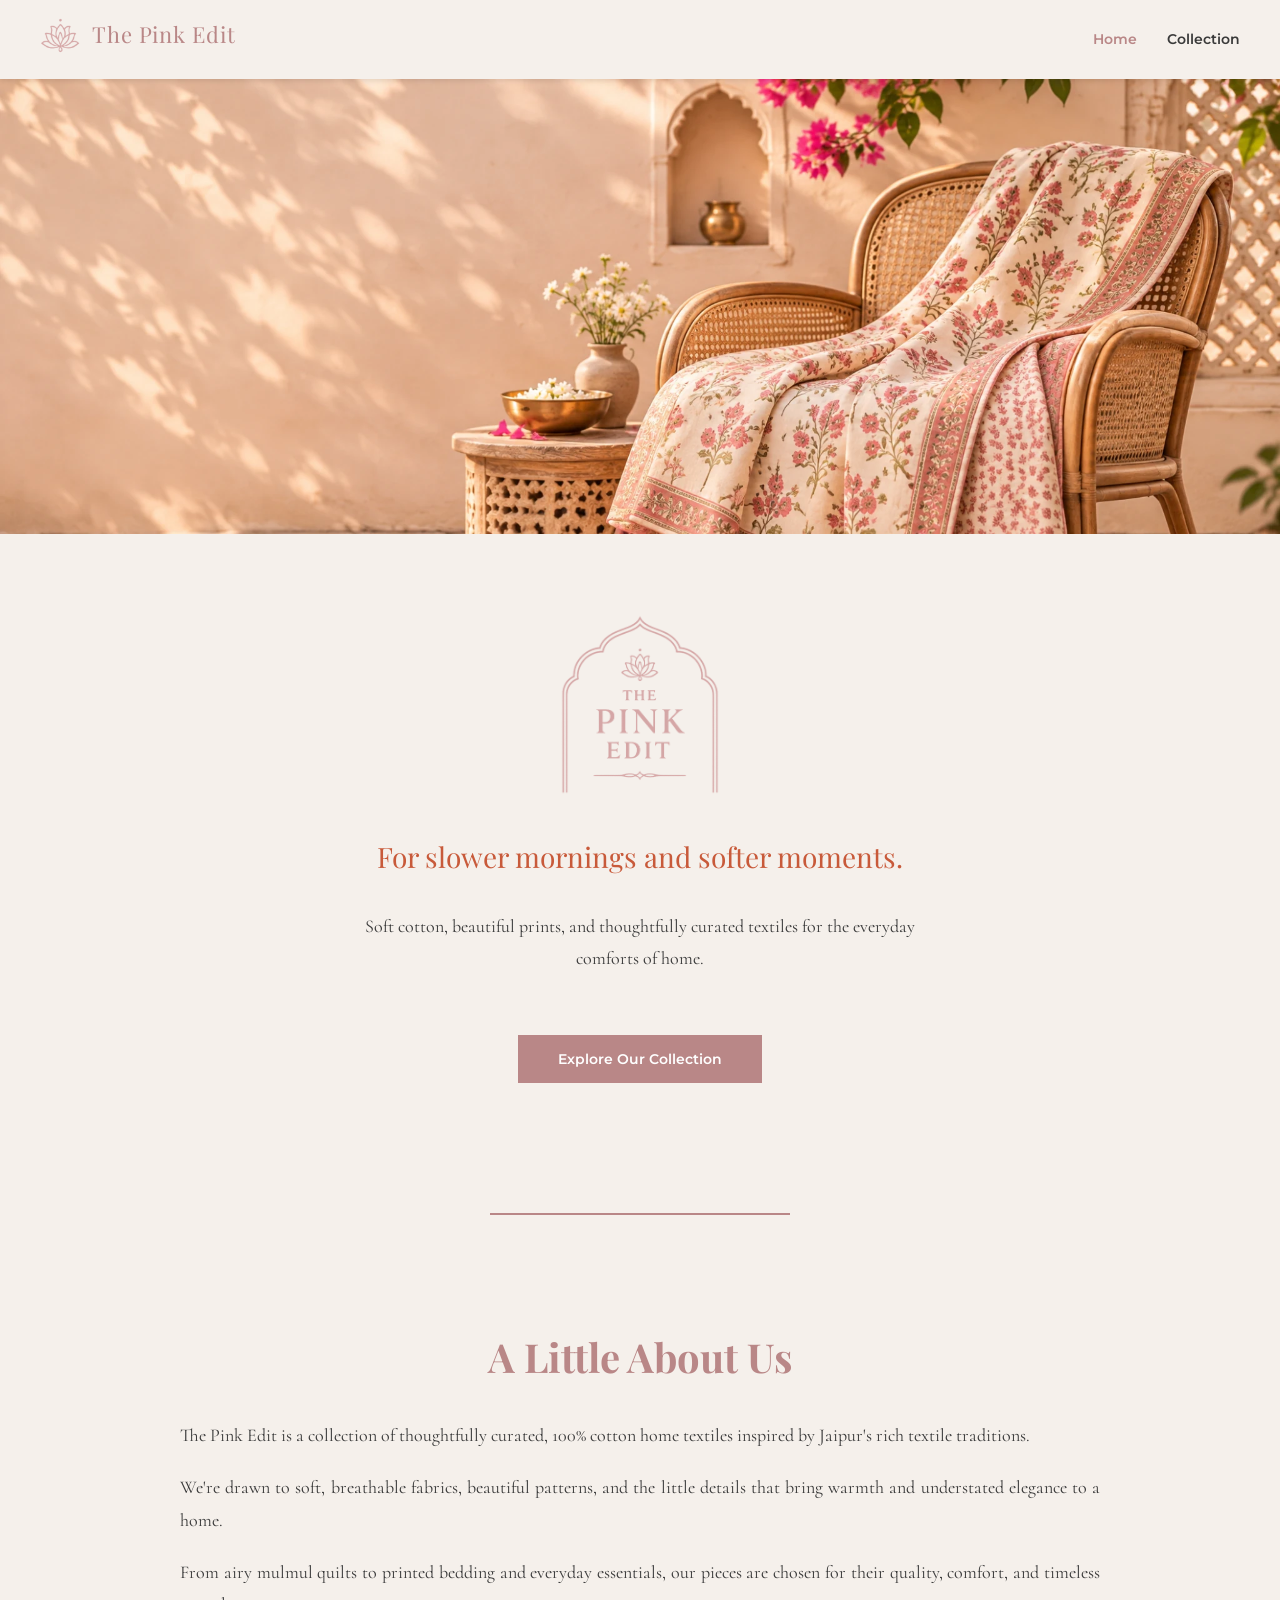
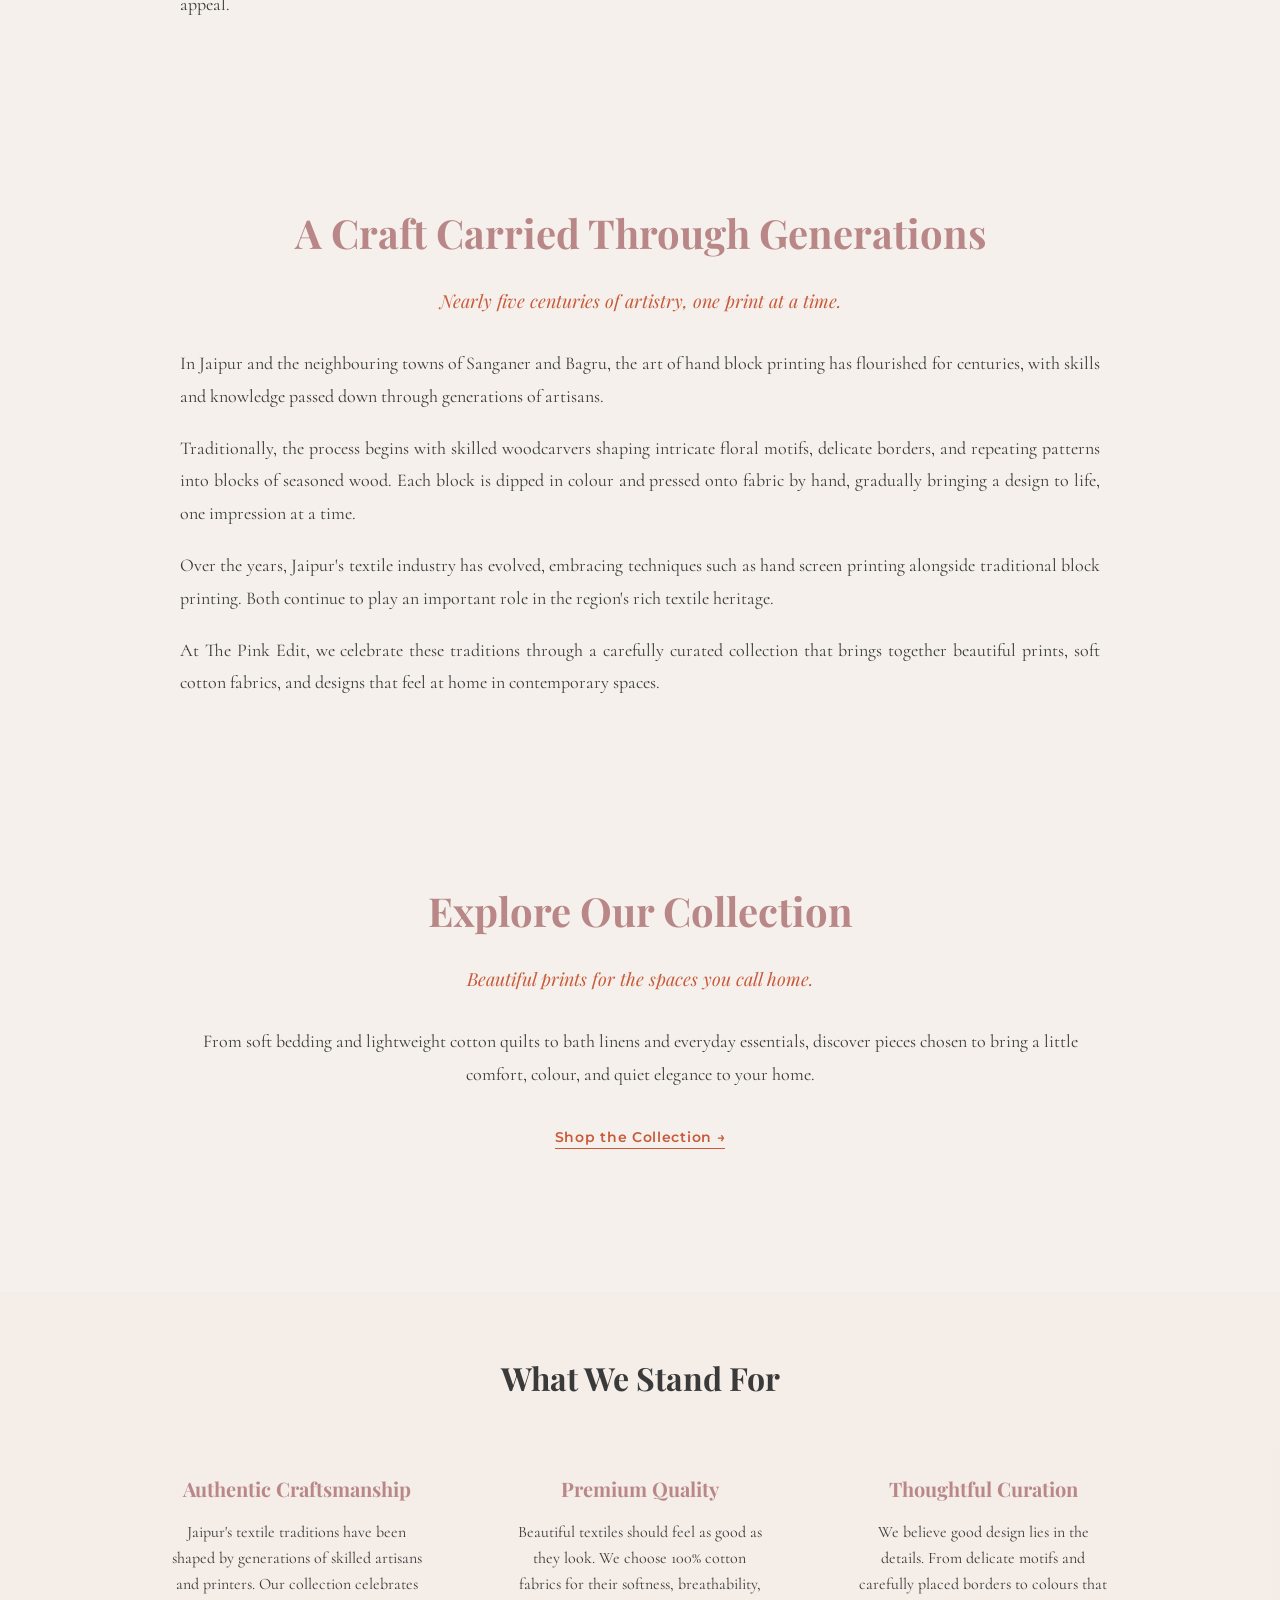
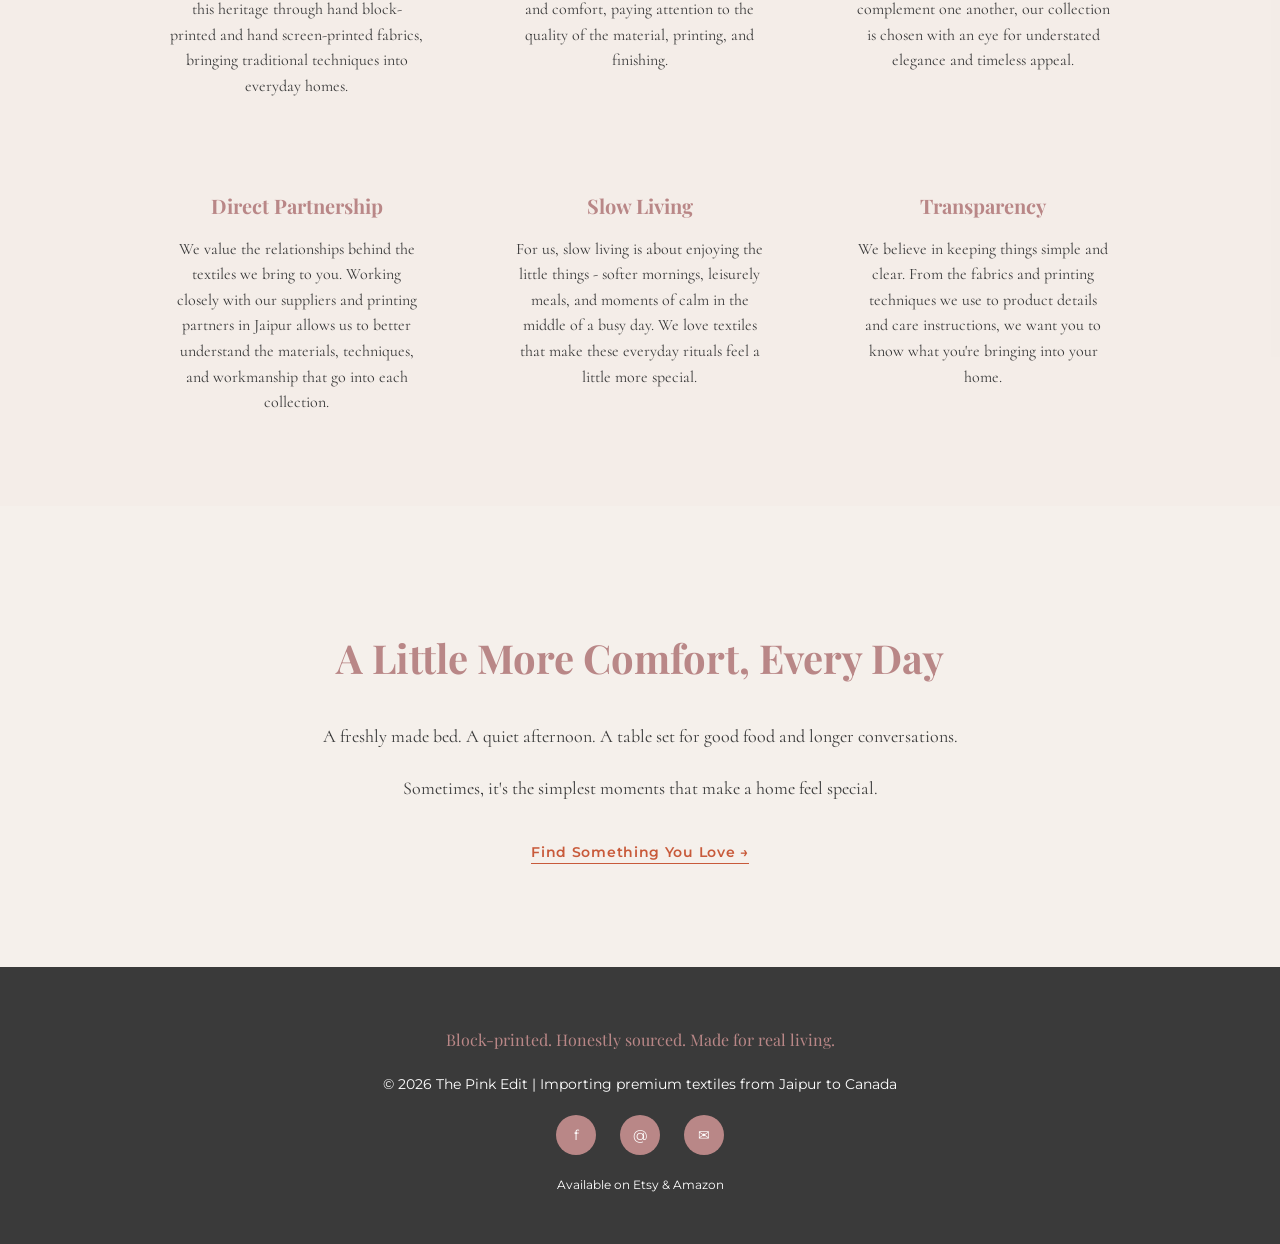
==== index.html @ 2750274f "Add files via upload" ====
<!DOCTYPE html>
<html lang="en">
<head>
    <meta charset="UTF-8">
    <meta name="viewport" content="width=device-width, initial-scale=1.0">
    <title>The Pink Edit - Block-Printed Textiles from Jaipur</title>
    <link href="https://fonts.googleapis.com/css2?family=Playfair+Display:wght@400;700&family=Cormorant:wght@300;400;600&family=Montserrat:wght@400;600;700&display=swap" rel="stylesheet">
    <link rel="icon" href="favicon.ico" sizes="any">
    <link rel="icon" type="image/png" sizes="32x32" href="assets/images/brand/favicon-32.png">
    <link rel="icon" type="image/png" sizes="192x192" href="assets/images/brand/favicon-192.png">
    <link rel="apple-touch-icon" href="assets/images/brand/apple-touch-icon.png">
    <link rel="stylesheet" href="assets/css/styles.css">
    <style>
        /* Sitewide dusty pink override */
        :root { --dusty-pink: #B98787; }

        /* Four-image homepage carousel: 2048 × 728 originals */
        #home .hero-carousel {
            position: relative;
            width: 100%;
            aspect-ratio: 2048 / 728;
            overflow: hidden;
            background-color: #B98787;
        }
        #home .hero-carousel__slide {
            position: absolute;
            inset: 0;
            width: 100%;
            height: 100%;
            display: block;
            object-fit: cover;
            opacity: 0;
            transition: opacity 450ms ease-in-out;
        }
        #home .hero-carousel__slide.is-active { opacity: 1; }
        @media (prefers-reduced-motion: reduce) {
            #home .hero-carousel__slide { transition: none; }
        }
    </style>
</head>
<body>
    <!-- Navigation -->
    <nav>
        <div class="logo">
            <a href="javascript:void(0)" onclick="showPage('home')" class="logo-link" aria-label="The Pink Edit - Home">
                <img src="assets/images/brand/lotus.png" alt="" class="logo-img" width="40" height="40">
                <span class="logo-text">The Pink Edit</span>
            </a>
        </div>
        <ul>
            <li><a href="javascript:void(0)" onclick="showPage('home')" class="nav-link active" data-page="home">Home</a></li>
            <li><a href="javascript:void(0)" onclick="showPage('catalogue')" class="nav-link" data-page="catalogue">Collection</a></li>
        </ul>
    </nav>

    <!-- PAGE 1: LANDING -->
    <div class="page active" id="home">
        <!-- Homepage image carousel: Hero 1 → Hero 2 → Hero 3 → Hero 4, 2 seconds each -->
        <section class="hero-carousel" aria-label="The Pink Edit textile collection slideshow">
            <img class="hero-carousel__slide is-active" src="assets/images/hero/hero-1.webp" alt="Artisan hand block printing floral cotton textiles in a sunlit Jaipur-inspired setting" width="2048" height="728" fetchpriority="high">
            <img class="hero-carousel__slide" src="assets/images/hero/hero-2.webp" alt="Folded floral waffle cotton towels with printed borders" width="2048" height="728" loading="eager">
            <img class="hero-carousel__slide" src="assets/images/hero/hero-3.webp" alt="Floral cotton dohar draped over a cane chair" width="2048" height="728" loading="eager">
            <img class="hero-carousel__slide" src="assets/images/hero/hero-4.webp" alt="Coordinating printed cotton textiles styled on a Jaipur courtyard daybed" width="2048" height="728" loading="eager">
        </section>

        <!-- Hero -->
        <section class="hero" style="background: url('The_Pink_Edit_Hero_Background.svg') center/cover no-repeat; background-size: cover; min-height: 600px; display: flex; flex-direction: column; justify-content: center; align-items: center; position: relative;">
            <picture class="hero-logo">
                <source srcset="assets/images/brand/logo-arch.webp" type="image/webp">
                <img src="assets/images/brand/logo-arch.png" alt="The Pink Edit logo" width="353" height="400">
            </picture>
            <h1 class="visually-hidden">The Pink Edit</h1>
            <div class="tagline">For slower mornings and softer moments.</div>
            <p>Soft cotton, beautiful prints, and thoughtfully curated textiles for the everyday comforts of home.</p>
            <button class="cta-button" onclick="showPage('catalogue')">Explore Our Collection</button>
        </section>

        <div class="divider"></div>

        <!-- About Us -->
        <section class="story-section">
            <h2>A Little About Us</h2>
            <p>The Pink Edit is a collection of thoughtfully curated, 100% cotton home textiles inspired by Jaipur's rich textile traditions.</p>
            <p>We're drawn to soft, breathable fabrics, beautiful patterns, and the little details that bring warmth and understated elegance to a home.</p>
            <p>From airy mulmul quilts to printed bedding and everyday essentials, our pieces are chosen for their quality, comfort, and timeless appeal.</p>
        </section>

        <!-- Craft -->
        <section class="story-section craft-section">
            <h2>A Craft Carried Through Generations</h2>
            <p class="section-subtitle">Nearly five centuries of artistry, one print at a time.</p>
            <p>In Jaipur and the neighbouring towns of Sanganer and Bagru, the art of hand block printing has flourished for centuries, with skills and knowledge passed down through generations of artisans.</p>
            <p>Traditionally, the process begins with skilled woodcarvers shaping intricate floral motifs, delicate borders, and repeating patterns into blocks of seasoned wood. Each block is dipped in colour and pressed onto fabric by hand, gradually bringing a design to life, one impression at a time.</p>
            <p>Over the years, Jaipur's textile industry has evolved, embracing techniques such as hand screen printing alongside traditional block printing. Both continue to play an important role in the region's rich textile heritage.</p>
            <p>At The Pink Edit, we celebrate these traditions through a carefully curated collection that brings together beautiful prints, soft cotton fabrics, and designs that feel at home in contemporary spaces.</p>
            <p class="text-link-wrap" hidden><a href="#" class="text-link">Discover the Art Behind Our Prints →</a></p>
        </section>

        <!-- Explore the Collection -->
        <section class="story-section centered-section">
            <h2>Explore Our Collection</h2>
            <p class="section-subtitle">Beautiful prints for the spaces you call home.</p>
            <p>From soft bedding and lightweight cotton quilts to bath linens and everyday essentials, discover pieces chosen to bring a little comfort, colour, and quiet elegance to your home.</p>
            <p class="text-link-wrap"><a href="javascript:void(0)" onclick="showPage('catalogue')" class="text-link">Shop the Collection →</a></p>
        </section>

        <!-- Values Section -->
        <section class="values">
            <h3>What We Stand For</h3>
            <div class="values-grid">
                <div class="value-card">
                    <h4>Authentic Craftsmanship</h4>
                    <p>Jaipur's textile traditions have been shaped by generations of skilled artisans and printers. Our collection celebrates this heritage through hand block-printed and hand screen-printed fabrics, bringing traditional techniques into everyday homes.</p>
                </div>
                <div class="value-card">
                    <h4>Premium Quality</h4>
                    <p>Beautiful textiles should feel as good as they look. We choose 100% cotton fabrics for their softness, breathability, and comfort, paying attention to the quality of the material, printing, and finishing.</p>
                </div>
                <div class="value-card">
                    <h4>Thoughtful Curation</h4>
                    <p>We believe good design lies in the details. From delicate motifs and carefully placed borders to colours that complement one another, our collection is chosen with an eye for understated elegance and timeless appeal.</p>
                </div>
                <div class="value-card">
                    <h4>Direct Partnership</h4>
                    <p>We value the relationships behind the textiles we bring to you. Working closely with our suppliers and printing partners in Jaipur allows us to better understand the materials, techniques, and workmanship that go into each collection.</p>
                </div>
                <div class="value-card">
                    <h4>Slow Living</h4>
                    <p>For us, slow living is about enjoying the little things - softer mornings, leisurely meals, and moments of calm in the middle of a busy day. We love textiles that make these everyday rituals feel a little more special.</p>
                </div>
                <div class="value-card">
                    <h4>Transparency</h4>
                    <p>We believe in keeping things simple and clear. From the fabrics and printing techniques we use to product details and care instructions, we want you to know what you're bringing into your home.</p>
                </div>
            </div>
        </section>

<!-- Closing -->
        <section class="story-section centered-section">
            <h2>A Little More Comfort, Every Day</h2>
            <p>A freshly made bed. A quiet afternoon. A table set for good food and longer conversations.</p>
            <p>Sometimes, it's the simplest moments that make a home feel special.</p>
            <p class="text-link-wrap"><a href="javascript:void(0)" onclick="showPage('catalogue')" class="text-link">Find Something You Love →</a></p>
        </section>

        <!-- Footer -->
        <footer>
            <div class="footer-content">
                <div class="footer-tagline">Block-printed. Honestly sourced. Made for real living.</div>
                <p>© 2026 The Pink Edit | Importing premium textiles from Jaipur to Canada</p>
                <div class="social-links">
                    <a href="https://www.facebook.com/profile.php?id=61595724030541" title="Facebook" target="_blank" rel="noopener noreferrer">f</a>
                    <a href="https://www.instagram.com/thepinkeditca?utm_source=ig_web_button_share_sheet&amp;stkn=ZDNlZDc0MzIxNw==" title="Instagram" target="_blank" rel="noopener">@</a>
                    <a href="mailto:thepinkeditca@gmail.com" title="Email">✉</a>
                </div>
                <p style="margin-top: 20px; font-size: 12px;">Available on Etsy &amp; Amazon</p>
            </div>
        </footer>
    </div>

    <!-- PAGE 2: PRODUCT CATALOGUE -->
    <div class="page" id="catalogue">
        <!-- Catalogue Header -->
        <section class="catalogue-header" style="margin-top: 60px;">
            <h1>The Collection</h1>
            <p class="catalogue-tagline"><strong>Soft textures. Beautiful prints. Everyday elegance.</strong></p>
            <p>Explore our collection of 100% cotton home textiles, thoughtfully chosen for their softness, quality, and timeless appeal.</p>
            <p>From airy mulmul cotton quilts and beautifully printed bedsheets to bath linens and everyday essentials, each piece brings a little warmth, colour, and effortless elegance to your home.</p>
        </section>

        <!-- Products Grid -->
        <section class="products-grid" id="products">
            <!-- Product 1: Fitted Sheets -->
            <div class="product-card">
                <div class="product-image has-photo">
                    <picture>
                        <source srcset="assets/images/products/fitted-sheet.webp" type="image/webp">
                        <img src="assets/images/products/fitted-sheet.jpg" alt="Printed cotton fitted sheet with pink lilies and mustard booti in a trellis pattern" loading="lazy" width="949" height="1000">
                    </picture>
                </div>
                <div class="product-content">
                    <h3>Fitted Sheets</h3>
                    <p>Soft, breathable cotton with delicate prints and beautifully considered borders. Our fitted sheets bring a quiet touch of colour and elegance to the bedroom, with the comfort of cotton for everyday living.</p>
                    <div class="product-specs">
                        <p><strong>Material:</strong> 100% cotton</p>
                        <p><strong>Size:</strong> 60" × 80" × 12" (152 × 203 × 30 cm)</p>
                        <p><strong>Includes:</strong> 1 fitted sheet + 2 pillowcases</p>
                        <p><strong>Printing:</strong> Hand block or hand screen printed, depending on design</p>
                        <p><strong>Fit:</strong> Elasticated fitted sheet</p>
                    </div>
                    <p class="product-quote">“For the simple pleasure of a freshly made bed.”</p>
                    <div class="product-footer">
                        <div class="price">$90 - $120</div>
                        <div class="product-cta-group">
                            <a class="product-cta" href="https://www.etsy.com/ca/shop/ThePinkEditCanada" target="_blank" rel="noopener noreferrer">Notify Me</a>
                        </div>
                    </div>
                </div>
            </div>

            <!-- Product 2: Flat Sheets -->
            <div class="product-card">
                <div class="product-image has-photo">
                    <picture>
                        <source srcset="assets/images/products/flat-sheets.webp" type="image/webp">
                        <img src="assets/images/products/flat-sheets.jpg" alt="Printed cotton flat sheet with pink florals and a mustard paisley border" loading="lazy" width="949" height="1000">
                    </picture>
                </div>
                <div class="product-content">
                    <h3>Flat Sheets</h3>
                    <p>Beautifully printed cotton sheets that are soft, breathable, and easy to live with. From delicate florals to thoughtfully placed borders, our flat sheets bring a relaxed elegance to the bedroom.</p>
                    <div class="product-specs">
                        <p><strong>Material:</strong> 100% cotton</p>
                        <p><strong>Size:</strong> 90" × 102" (229 × 259 cm)</p>
                        <p><strong>Includes:</strong> 1 flat sheet + 2 pillowcases</p>
                        <p><strong>Printing:</strong> Hand block or hand screen printed, depending on design</p>
                    </div>
                    <p class="product-quote">“Soft layers, slower mornings, and a bed worth lingering in.”</p>
                    <div class="product-footer">
                        <div class="price">$85 - $115</div>
                        <div class="product-cta-group">
                            <a class="product-cta" href="https://www.etsy.com/ca/shop/ThePinkEditCanada" target="_blank" rel="noopener noreferrer">Notify Me</a>
                        </div>
                    </div>
                </div>
            </div>

            <!-- Product 3: Large Dohars - Lightweight Cotton Quilts -->
            <div class="product-card">
                <div class="product-image has-photo">
                    <picture>
                        <source srcset="assets/images/products/dohar.webp" type="image/webp">
                        <img src="assets/images/products/dohar.jpg" alt="Reversible printed mulmul dohar with pink lotus florals and teal border" loading="lazy" width="1000" height="1053">
                    </picture>
                </div>
                <div class="product-content">
                    <h3>Large Dohars - Lightweight Cotton Quilts</h3>
                    <p>Wonderfully soft, airy, and comforting without the weight of a traditional duvet. Our dohars are lightweight cotton quilts made with soft mulmul fabric, perfect for summer nights, air-conditioned rooms, or a gentle extra layer through the seasons.</p>
                    <p>Available in beautiful prints that bring colour and understated elegance to your space.</p>
                    <div class="product-specs">
                        <p><strong>Material:</strong> 100% mulmul cotton</p>
                        <p><strong>Size:</strong> 90" × 90" (229 × 229 cm)</p>
                        <p><strong>Includes:</strong> 1 large dohar (single quilt)</p>
                        <p><strong>Printing:</strong> Hand block or hand screen printed, depending on design</p>
                        <p><strong>Feel:</strong> Soft, lightweight, and breathable</p>
                    </div>
                    <p class="product-quote">“Just enough warmth, with all the softness you love.”</p>
                    <div class="product-footer">
                        <div class="price">$95 - $140</div>
                        <div class="product-cta-group">
                            <a class="product-cta" href="https://www.etsy.com/ca/shop/ThePinkEditCanada" target="_blank" rel="noopener noreferrer">Notify Me</a>
                        </div>
                    </div>
                </div>
            </div>

            <!-- Product 4: Small Dohars Set of 2 - Lightweight Cotton Quilts -->
            <div class="product-card">
                <div class="product-image has-photo">
                    <picture>
                        <source srcset="assets/images/products/dohar-set-of-2.webp" type="image/webp">
                        <img src="assets/images/products/dohar-set-of-2.jpg" alt="Set of two reversible printed cotton dohars with orange florals, green stripes and sage borders" loading="lazy" width="951" height="1000">
                    </picture>
                </div>
                <div class="product-content">
                    <h3>Small Dohars Set of 2 - Lightweight Cotton Quilts</h3>
                    <p>Two layers of everyday comfort. A pair of soft, airy mulmul cotton quilts, perfect for summer nights, air-conditioned rooms, or a gentle extra layer through the seasons.</p>
                    <p>Reversible prints mean two looks in one, bringing colour and understated elegance to your space.</p>
                    <div class="product-specs">
                        <p><strong>Material:</strong> 100% mulmul cotton</p>
                        <p><strong>Size:</strong> 88" × 56" (224 × 142 cm) each</p>
                        <p><strong>Includes:</strong> Set of 2 dohars</p>
                        <p><strong>Printing:</strong> Hand block or hand screen printed, depending on design</p>
                        <p><strong>Feel:</strong> Soft, lightweight, and breathable</p>
                    </div>
                    <p class="product-quote">“Everyday layers for a calmer, brighter home.”</p>
                    <div class="product-footer">
                        <div class="price">$100 - $140</div>
                        <div class="product-cta-group">
                            <a class="product-cta" href="https://www.etsy.com/ca/shop/ThePinkEditCanada" target="_blank" rel="noopener noreferrer">Notify Me</a>
                        </div>
                    </div>
                </div>
            </div>

            <!-- Product 5: Kids' Dohars - Lightweight Cotton Quilts -->
            <div class="product-card">
                <div class="product-image has-photo">
                    <picture>
                        <source srcset="assets/images/products/kids-dohar.webp" type="image/webp">
                        <img src="assets/images/products/kids-dohar.jpg" alt="Kids' printed mulmul dohar with suns, stars, clouds and rockets" loading="lazy" width="949" height="1000">
                    </picture>
                </div>
                <div class="product-content">
                    <h3>Kids' Dohars - Lightweight Cotton Quilts</h3>
                    <p>A little softness for the little ones. Made with airy mulmul cotton and finished in playful, charming prints, our kids' dohars are light, breathable, and cozy without being bulky.</p>
                    <p>Lovely for afternoon naps, bedtime stories, and quiet moments of rest.</p>
                    <div class="product-specs">
                        <p><strong>Material:</strong> 100% mulmul cotton</p>
                        <p><strong>Size:</strong> 60" × 40" (152 × 102 cm)</p>
                        <p><strong>Includes:</strong> 1 kids' dohar</p>
                        <p><strong>Feel:</strong> Soft, lightweight, and breathable</p>
                    </div>
                    <p class="product-quote">“Little comforts for little dreamers.”</p>
                    <div class="product-footer">
                        <div class="price">$50 - $70</div>
                        <div class="product-cta-group">
                            <a class="product-cta" href="https://www.etsy.com/ca/shop/ThePinkEditCanada" target="_blank" rel="noopener noreferrer">Notify Me</a>
                        </div>
                    </div>
                </div>
            </div>

            <!-- Product 6: Bath Towels -->
            <div class="product-card">
                <div class="product-image has-photo">
                    <picture>
                        <source srcset="assets/images/products/towels.webp" type="image/webp">
                        <img src="assets/images/products/towels.jpg" alt="Printed waffle cotton bath towel and face towel set" loading="lazy" width="1000" height="1053">
                    </picture>
                </div>
                <div class="product-content">
                    <h3>Bath Towels</h3>
                    <p>A little everyday luxury for your bath routine. Our soft, absorbent waffle cotton towels bring together beautiful printed details and the comfort of a lightweight, breathable fabric.</p>
                    <p>Thoughtfully chosen to add a subtle touch of colour and texture to your bathroom.</p>
                    <div class="product-specs">
                        <p><strong>Material:</strong> 100% waffle cotton</p>
                        <p><strong>Bath Towel Size:</strong> 30" × 60" (76 × 152 cm)</p>
                        <p><strong>Face Towel Size:</strong> 16" × 16" (41 × 41 cm)</p>
                        <p><strong>Includes:</strong> 1 bath towel + 2 face towels</p>
                        <p><strong>Texture:</strong> Soft waffle weave</p>
                    </div>
                    <p class="product-quote">“For slower mornings and everyday rituals.”</p>
                    <div class="product-footer">
                        <div class="price">$35 - $50</div>
                        <div class="product-cta-group">
                            <a class="product-cta" href="https://www.etsy.com/ca/shop/ThePinkEditCanada" target="_blank" rel="noopener noreferrer">Notify Me</a>
                        </div>
                    </div>
                </div>
            </div>

            <!-- Product 7: Hand Towels -->
            <div class="product-card">
                <div class="product-image has-photo">
                    <picture>
                        <source srcset="assets/images/products/hand-towels.webp" type="image/webp">
                        <img src="assets/images/products/hand-towels.jpg" alt="Printed cotton hand towel set with red florals and a green and red striped border" loading="lazy" width="949" height="1000">
                    </picture>
                </div>
                <div class="product-content">
                    <h3>Hand Towels</h3>
                    <p>Soft cotton towels with delicate printed details, bringing a little warmth and understated charm to everyday routines. Practical, comfortable, and lovely to have around.</p>
                    <div class="product-specs">
                        <p><strong>Material:</strong> 100% cotton</p>
                        <p><strong>Size:</strong> 18" × 26" (46 × 66 cm)</p>
                        <p><strong>Includes:</strong> Set of 2</p>
                    </div>
                    <p class="product-quote">“Everyday essentials, with a little extra charm.”</p>
                    <div class="product-footer">
                        <div class="price">$25 - $35</div>
                        <div class="product-cta-group">
                            <a class="product-cta" href="https://www.etsy.com/ca/shop/ThePinkEditCanada" target="_blank" rel="noopener noreferrer">Notify Me</a>
                        </div>
                    </div>
                </div>
            </div>

            <!-- Product 8: Kids' Towels -->
            <div class="product-card">
                <div class="product-image has-photo">
                    <picture>
                        <source srcset="assets/images/products/kids-towels.webp" type="image/webp">
                        <img src="assets/images/products/kids-towels.jpg" alt="Kids' printed cotton towel with an elephant on a bicycle and floral border" loading="lazy" width="949" height="1000">
                    </picture>
                </div>
                <div class="product-content">
                    <h3>Kids' Towels</h3>
                    <p>Soft, lightweight cotton towels with playful prints for little ones. Gentle, comfortable, and easy to wrap up in after a bath, swim, or splash-filled afternoon.</p>
                    <div class="product-specs">
                        <p><strong>Material:</strong> 100% cotton</p>
                        <p><strong>Size:</strong> 30" × 60" (76 × 152 cm)</p>
                        <p><strong>Includes:</strong> 1 kids' towel</p>
                    </div>
                    <p class="product-quote">“For little splashes and warm cuddles.”</p>
                    <div class="product-footer">
                        <div class="price">$25 - $35</div>
                        <div class="product-cta-group">
                            <a class="product-cta" href="https://www.etsy.com/ca/shop/ThePinkEditCanada" target="_blank" rel="noopener noreferrer">Notify Me</a>
                        </div>
                    </div>
                </div>
            </div>

            <!-- Product 9: Kids' Bathrobes -->
            <div class="product-card">
                <div class="product-image has-photo">
                    <picture>
                        <source srcset="assets/images/products/kids-bathrobe.webp" type="image/webp">
                        <img src="assets/images/products/kids-bathrobe.jpg" alt="Kids' printed waffle cotton bathrobe with green border" loading="lazy" width="1000" height="1053">
                    </picture>
                </div>
                <div class="product-content">
                    <h3>Kids' Bathrobes</h3>
                    <p>Soft cotton, playful prints, and a cozy fit for little ones. Perfect for after-bath cuddles, relaxed mornings, and getting ready for bedtime.</p>
                    <div class="product-specs">
                        <p><strong>Material:</strong> 100% cotton</p>
                        <p><strong>Size:</strong> Medium, 28" length (71 cm)</p>
                        <p><strong>Feel:</strong> Soft and breathable</p>
                    </div>
                    <p class="product-quote">“For warm cuddles and little everyday rituals.”</p>
                    <div class="product-footer">
                        <div class="price">$40 - $55</div>
                        <div class="product-cta-group">
                            <a class="product-cta" href="https://www.etsy.com/ca/shop/ThePinkEditCanada" target="_blank" rel="noopener noreferrer">Notify Me</a>
                        </div>
                    </div>
                </div>
            </div>

            <!-- Product 10: Placemats & Table Runners -->
            <div class="product-card">
                <div class="product-image has-photo">
                    <picture>
                        <source srcset="assets/images/products/placemats.webp" type="image/webp">
                        <img src="assets/images/products/placemats.jpg" alt="Printed cotton table runner and placemats with pink floral borders" loading="lazy" width="949" height="1000">
                    </picture>
                </div>
                <div class="product-content">
                    <h3>Placemats &amp; Table Runners</h3>
                    <p>Beautifully printed cotton table linens that bring warmth, colour, and effortless elegance to your dining space.</p>
                    <p>From everyday breakfasts to leisurely dinners with friends, our coordinated placemats and runners make setting the table feel just a little more special.</p>
                    <div class="product-specs">
                        <p><strong>Material:</strong> 100% cotton</p>
                        <p><strong>Includes:</strong> Set of 6 placemats + 1 coordinating table runner</p>
                        <p><strong>Design:</strong> Coordinated printed patterns</p>
                    </div>
                    <p class="product-quote">“For good food, longer conversations, and moments that linger.”</p>
                    <div class="product-footer">
                        <div class="price">$55 - $70</div>
                        <div class="product-cta-group">
                            <a class="product-cta" href="https://www.etsy.com/ca/shop/ThePinkEditCanada" target="_blank" rel="noopener noreferrer">Notify Me</a>
                        </div>
                    </div>
                </div>
            </div>

            <!-- Product 11: Tote Bags -->
            <div class="product-card">
                <div class="product-image has-photo">
                    <picture>
                        <source srcset="assets/images/products/totebags.webp" type="image/webp">
                        <img src="assets/images/products/totebags.jpg" alt="Yellow-striped quilted cotton tote bag with red cherry print" loading="lazy" width="1000" height="1053">
                    </picture>
                </div>
                <div class="product-content">
                    <h3>Tote Bags</h3>
                    <p>A little colour to carry through your day. Our cotton tote bags combine beautiful prints with everyday practicality, offering an easy companion for market mornings, errands, and everything in between.</p>
                    <div class="product-specs">
                        <p><strong>Material:</strong> 100% cotton</p>
                        <p><strong>Size:</strong> 16" × 16" (41 × 41 cm)</p>
                        <p><strong>Includes:</strong> 1 tote bag</p>
                    </div>
                    <p class="product-quote">“For wherever the day takes you.”</p>
                    <div class="product-footer">
                        <div class="price">$40 - $50</div>
                        <div class="product-cta-group">
                            <a class="product-cta" href="https://www.etsy.com/ca/shop/ThePinkEditCanada" target="_blank" rel="noopener noreferrer">Notify Me</a>
                        </div>
                    </div>
                </div>
            </div>

            <!-- Product 12: Pouches -->
            <div class="product-card">
                <div class="product-image has-photo">
                    <picture>
                        <source srcset="assets/images/products/pouches.webp" type="image/webp">
                        <img src="assets/images/products/pouches.jpg" alt="Set of three red-striped printed cotton pouches" loading="lazy" width="1000" height="1053">
                    </picture>
                </div>
                <div class="product-content">
                    <h3>Pouches</h3>
                    <p>Pretty, practical, and endlessly useful. Our printed cotton pouches keep your little essentials together, whether tucked into a handbag, packed for a weekend away, or arranged on your dressing table.</p>
                    <div class="product-specs">
                        <p><strong>Material:</strong> 100% cotton</p>
                        <p><strong>Sizes:</strong> Assorted sizes, to be confirmed</p>
                        <p><strong>Includes:</strong> Set of 3 pouches</p>
                    </div>
                    <p class="product-quote">“For all the little things.”</p>
                    <div class="product-footer">
                        <div class="price">$25 - $35</div>
                        <div class="product-cta-group">
                            <a class="product-cta" href="https://www.etsy.com/ca/shop/ThePinkEditCanada" target="_blank" rel="noopener noreferrer">Notify Me</a>
                        </div>
                    </div>
                </div>
            </div>
        </section>

        <div class="divider"></div>

        <!-- Why The Pink Edit -->
        <section class="story-section">
            <h2>Why The Pink Edit?</h2>
            <p class="section-subtitle">A softer approach to everyday luxury.</p>
            <p>We believe there's a certain beauty in keeping things simple. The softness of good cotton, the balance of a beautiful print, and the little details that make a space feel considered without feeling overly styled.</p>
            <p>At The Pink Edit, we're particular about what we choose. We look for fabrics that feel lovely against the skin, patterns that bring character without overwhelming a room, and colours that feel fresh yet timeless.</p>
            <p>Our collections reflect a love for Jaipur's textile heritage, but with an eye for contemporary homes. We bring together traditional printing techniques and thoughtfully curated designs, choosing pieces for their quality, comfort, and quiet elegance.</p>
            <p>We don't believe beautiful things need to be saved for special occasions. A freshly made bed, a favourite cotton quilt, or a table set for an ordinary weekday dinner can bring just as much pleasure.</p>
            <p>That's what The Pink Edit is about - <strong>beautiful textiles that feel right at home in everyday life.</strong></p>
        </section>

        <section class="values">
            <div class="values-grid values-grid-4">
                <div class="value-card">
                    <h4>Softness You Can Feel</h4>
                    <p>100% cotton textiles, chosen for their comfort, breathability, and lovely textures. From airy mulmul quilts to everyday bath linens, softness is at the heart of our collection.</p>
                </div>
                <div class="value-card">
                    <h4>An Eye for the Details</h4>
                    <p>Delicate motifs, balanced borders, gentle colours, and thoughtfully paired patterns. We believe it's the smaller details that give a textile its character.</p>
                </div>
                <div class="value-card">
                    <h4>Rooted in Jaipur</h4>
                    <p>Inspired by a rich tradition of textile printing, our collections celebrate the skills of generations of printers and the enduring beauty of hand block and hand screen printing.</p>
                </div>
                <div class="value-card">
                    <h4>Made for Everyday Living</h4>
                    <p>Beautiful enough to admire, comfortable enough to use every day. Our textiles are meant to become part of your home, your routines, and the moments you enjoy most.</p>
                </div>
            </div>
        </section>

        <!-- CTA Section -->
        <section class="hero" style="background: linear-gradient(135deg, var(--dusty-pink) 0%, var(--terracotta) 100%); color: white; margin-top: 40px;">
            <h2 style="color: white; font-size: 40px; margin-bottom: 20px;">Find Something You Love</h2>
            <p style="color: white; max-width: 600px; margin-bottom: 10px;">A favourite print, a softer bed, a little colour for your table - sometimes it's the smallest details that make a space feel more like home.</p>
            <p style="color: white; max-width: 600px; margin-bottom: 30px;">We hope you find something here that feels just right for yours.</p>
            <p style="margin-bottom: 20px;"><a href="#products" class="text-link text-link-light">Explore The Collection →</a></p>
            <a class="cta-button" href="https://www.etsy.com/ca/shop/ThePinkEditCanada" target="_blank" rel="noopener noreferrer">Shop on Etsy</a>
            <button class="cta-button" onclick="alert('https://www.amazon.ca/thepinkedit (Coming Soon)')">Shop on Amazon</button>
            <a class="cta-button" href="mailto:thepinkeditca@gmail.com">Contact Us</a>
        </section>

        <!-- Footer -->
        <footer>
            <div class="footer-content">
                <div class="footer-tagline">Block-printed. Honestly sourced. Made for real living.</div>
                <p>© 2026 The Pink Edit | Importing premium textiles from Jaipur, Rajasthan to Canada</p>
                <div class="social-links">
                    <a href="https://www.facebook.com/profile.php?id=61595724030541" title="Facebook" target="_blank" rel="noopener noreferrer">f</a>
                    <a href="https://www.instagram.com/thepinkeditca?utm_source=ig_web_button_share_sheet&amp;stkn=ZDNlZDc0MzIxNw==" title="Instagram" target="_blank" rel="noopener">@</a>
                    <a href="mailto:thepinkeditca@gmail.com" title="Email">✉</a>
                </div>
                <p style="margin-top: 20px; font-size: 12px;">Follow us on Instagram @thepinkeditca | Email: thepinkeditca@gmail.com</p>
            </div>
        </footer>
    </div>

    <script src="assets/js/main.js"></script>
    <script src="assets/js/hero-carousel.js" defer></script>

</body>
</html>
---- assets/css/styles.css ----
* {
    margin: 0;
    padding: 0;
    box-sizing: border-box;
}

:root {
    --dusty-pink: #D4A5A5;
    --terracotta: #C85A3A;
    --charcoal: #3A3A3A;
    --cream: #F5F0EB;
    --gold: #D4AF37;
    --white: #FFFFFF;
}

body {
    font-family: 'Cormorant', serif;
    color: var(--charcoal);
    background-color: var(--cream);
    line-height: 1.6;
    font-size: 16px;
}

/* Navigation */
nav {
    position: fixed;
    top: 0;
    width: 100%;
    background-color: var(--cream);
    padding: 15px 40px;
    display: flex;
    justify-content: space-between;
    align-items: center;
    box-shadow: 0 2px 5px rgba(0,0,0,0.1);
    z-index: 1000;
}

.logo {
    font-family: 'Playfair Display', serif;
    font-size: 24px;
    font-weight: 700;
    color: var(--dusty-pink);
}

nav ul {
    list-style: none;
    display: flex;
    gap: 30px;
}

nav a {
    font-family: 'Montserrat', sans-serif;
    font-size: 14px;
    text-decoration: none;
    color: var(--charcoal);
    font-weight: 600;
    cursor: pointer;
    transition: color 0.3s ease;
}

nav a:hover,
nav a.active {
    color: var(--dusty-pink);
}

/* Page wrapper */
.page {
    display: none;
    min-height: 100vh;
    padding-top: 60px;
}

.page.active {
    display: block;
}

/* Hero Section */
.hero {
    background: linear-gradient(135deg, rgba(212, 165, 165, 0.1) 0%, rgba(245, 240, 235, 0.5) 100%);
    padding: 100px 40px;
    text-align: center;
    min-height: calc(100vh - 60px);
    display: flex;
    flex-direction: column;
    justify-content: center;
    align-items: center;
}

.arch-icon {
    font-size: 80px;
    margin-bottom: 30px;
    color: var(--dusty-pink);
}

.hero h1 {
    font-family: 'Playfair Display', serif;
    font-size: 56px;
    color: var(--dusty-pink);
    margin-bottom: 20px;
    font-weight: 400;
}

.hero .tagline {
    font-family: 'Playfair Display', serif;
    font-size: 28px;
    color: var(--terracotta);
    margin-bottom: 30px;
    font-weight: 400;
}

.hero p {
    font-family: 'Cormorant', serif;
    font-size: 18px;
    color: var(--charcoal);
    max-width: 600px;
    margin: 0 auto 40px;
    line-height: 1.8;
}

.cta-button {
    background-color: var(--dusty-pink);
    color: white;
    padding: 15px 40px;
    font-family: 'Montserrat', sans-serif;
    font-size: 14px;
    font-weight: 600;
    border: none;
    cursor: pointer;
    transition: all 0.3s ease;
    margin-top: 20px;
}

.cta-button:hover {
    background-color: var(--terracotta);
    transform: translateY(-2px);
}

/* Brand Story Section */
.story-section {
    padding: 80px 40px;
    max-width: 1000px;
    margin: 0 auto;
}

.story-section h2 {
    font-family: 'Playfair Display', serif;
    font-size: 40px;
    color: var(--dusty-pink);
    margin-bottom: 30px;
    text-align: center;
}

.story-section p {
    font-size: 18px;
    line-height: 1.8;
    margin-bottom: 20px;
    text-align: justify;
}

.story-section em {
    color: var(--terracotta);
    font-style: italic;
}

/* Values Section */
.values {
    background-color: rgba(212, 165, 165, 0.05);
    padding: 60px 40px;
    margin: 40px 0;
}

.values h3 {
    font-family: 'Playfair Display', serif;
    font-size: 32px;
    color: var(--charcoal);
    margin-bottom: 40px;
    text-align: center;
}

.values-grid {
    display: grid;
    grid-template-columns: repeat(auto-fit, minmax(250px, 1fr));
    gap: 30px;
    max-width: 1000px;
    margin: 0 auto;
}

.value-card {
    text-align: center;
    padding: 30px;
}

.value-card h4 {
    font-family: 'Playfair Display', serif;
    font-size: 20px;
    color: var(--dusty-pink);
    margin-bottom: 15px;
}

.value-card p {
    font-size: 16px;
    color: var(--charcoal);
    line-height: 1.6;
}

/* Product Catalogue */
.catalogue {
    padding: 80px 40px;
}

.catalogue-header {
    text-align: center;
    margin-bottom: 60px;
}

.catalogue-header h1 {
    font-family: 'Playfair Display', serif;
    font-size: 48px;
    color: var(--dusty-pink);
    margin-bottom: 20px;
}

.catalogue-header p {
    font-size: 18px;
    color: var(--charcoal);
    max-width: 600px;
    margin: 0 auto;
}

.products-grid {
    display: grid;
    grid-template-columns: repeat(auto-fit, minmax(300px, 1fr));
    gap: 40px;
    max-width: 1200px;
    margin: 0 auto;
}

.product-card {
    background-color: white;
    border: 2px solid var(--dusty-pink);
    overflow: hidden;
    transition: transform 0.3s ease, box-shadow 0.3s ease;
}

.product-card:hover {
    transform: translateY(-5px);
    box-shadow: 0 10px 30px rgba(212, 165, 165, 0.2);
}

.product-image {
    background: linear-gradient(135deg, var(--dusty-pink) 0%, var(--terracotta) 100%);
    height: 250px;
    display: flex;
    align-items: center;
    justify-content: center;
    color: white;
    font-size: 60px;
    font-family: 'Playfair Display', serif;
}

.product-content {
    padding: 30px;
}

.product-content h3 {
    font-family: 'Playfair Display', serif;
    font-size: 28px;
    color: var(--dusty-pink);
    margin-bottom: 15px;
}

.product-content p {
    font-size: 16px;
    color: var(--charcoal);
    line-height: 1.7;
    margin-bottom: 15px;
}

.product-specs {
    background-color: rgba(245, 240, 235, 0.5);
    padding: 15px;
    margin: 15px 0;
    border-left: 4px solid var(--dusty-pink);
}

.product-specs p {
    font-size: 14px;
    margin: 5px 0;
}

.price {
    font-family: 'Montserrat', sans-serif;
    font-size: 20px;
    font-weight: 600;
    color: var(--terracotta);
    margin-top: 15px;
}

.product-cta {
    background-color: var(--dusty-pink);
    color: white;
    padding: 12px 24px;
    font-family: 'Montserrat', sans-serif;
    font-size: 13px;
    font-weight: 600;
    border: none;
    cursor: pointer;
    width: 100%;
    margin-top: 15px;
    transition: background-color 0.3s ease;
}

.product-cta:hover {
    background-color: var(--terracotta);
}

/* Footer */
footer {
    background-color: var(--charcoal);
    color: white;
    padding: 40px;
    text-align: center;
    font-family: 'Montserrat', sans-serif;
    font-size: 14px;
}

.footer-content {
    max-width: 1000px;
    margin: 0 auto;
}

.footer-content p {
    margin: 10px 0;
}

.footer-tagline {
    font-family: 'Playfair Display', serif;
    font-size: 16px;
    margin: 20px 0;
    color: var(--dusty-pink);
}

.social-links {
    margin: 20px 0;
}

.social-links a {
    display: inline-block;
    width: 40px;
    height: 40px;
    background-color: var(--dusty-pink);
    border-radius: 50%;
    color: white;
    text-decoration: none;
    line-height: 40px;
    margin: 0 10px;
    transition: background-color 0.3s ease;
}

.social-links a:hover {
    background-color: var(--terracotta);
}

/* Divider */
.divider {
    max-width: 300px;
    height: 2px;
    background-color: var(--dusty-pink);
    margin: 30px auto;
}

/* Responsive */
@media (max-width: 768px) {
    nav {
        flex-direction: column;
        gap: 20px;
    }

    nav ul {
        gap: 15px;
    }

    .hero {
        padding: 60px 20px;
    }

    .hero h1 {
        font-size: 40px;
    }

    .hero .tagline {
        font-size: 22px;
    }

    .story-section,
    .catalogue {
        padding: 40px 20px;
    }

    .products-grid {
        grid-template-columns: 1fr;
        gap: 30px;
    }

    .hero p,
    .story-section p {
        font-size: 16px;
    }
}

/* Smooth scrolling */
html {
    scroll-behavior: smooth;
}

/* Animation */
@keyframes fadeIn {
    from {
        opacity: 0;
        transform: translateY(20px);
    }
    to {
        opacity: 1;
        transform: translateY(0);
    }
}

.page.active {
    animation: fadeIn 0.5s ease;
}

/* ---------- Added: hero image strip (rotating block prints) ---------- */
.hero-image-strip {
    width: 100%;
    height: 400px;
    overflow: hidden;
    background-color: var(--cream);
}

.hero-slideshow {
    position: relative;
    width: 100%;
    height: 100%;
}

.hero-slide {
    position: absolute;
    inset: 0;
    opacity: 0;
    transition: opacity 0.6s ease;
}

.hero-slide.active {
    opacity: 1;
}

.hero-slide img {
    display: block;
    width: 100%;
    height: 100%;
    object-fit: cover;
    object-position: center;
}

/* ---------- Added: logo image (replaces inline SVG) ---------- */
.logo-img {
    display: block;
    height: 40px;
    width: auto;
}

/* ---------- Added: product photos ---------- */
.product-image.has-photo {
    height: auto;
    background: var(--cream);
}

.product-image.has-photo picture,
.product-image.has-photo img {
    display: block;
    width: 100%;
    height: auto;
}

@media (max-width: 768px) {
    .hero-image-strip {
        height: 220px;
    }
}

/* ---------- Added: clickable logo & link-style CTA buttons ---------- */
.logo-link {
    display: inline-block;
}

a.cta-button {
    display: inline-block;
    text-decoration: none;
}

/* ---------- Added: Buy on Etsy / Buy on Amazon buttons ---------- */
.product-cta-group {
    display: flex;
    gap: 10px;
    margin-top: 15px;
}

.product-cta-group .product-cta {
    flex: 1;
    width: auto;
    margin-top: 0;
    padding: 12px 10px;
    text-align: center;
    text-decoration: none;
}

/* ---------- Added: new copy sections ---------- */
.section-subtitle {
    font-family: 'Playfair Display', serif;
    font-style: italic;
    font-size: 22px;
    color: var(--terracotta);
    text-align: center !important;
    margin-top: -10px;
    margin-bottom: 30px !important;
}

.centered-section p {
    text-align: center;
}

.text-link-wrap {
    text-align: center !important;
    margin-top: 30px;
}

.text-link {
    font-family: 'Montserrat', sans-serif;
    font-size: 14px;
    font-weight: 600;
    letter-spacing: 0.05em;
    color: var(--terracotta);
    text-decoration: none;
    border-bottom: 1px solid currentColor;
    padding-bottom: 2px;
    transition: color 0.3s ease;
}

.text-link:hover {
    color: var(--dusty-pink);
}

.text-link-light {
    color: white;
}

.text-link-light:hover {
    color: var(--cream);
}

.catalogue-header p + p {
    margin-top: 15px;
}

.catalogue-tagline {
    font-family: 'Playfair Display', serif;
    font-size: 20px !important;
    color: var(--terracotta) !important;
}

.product-quote {
    font-style: italic;
    color: var(--terracotta) !important;
}

.values > .values-grid:first-child {
    margin-top: 0;
}

.values-grid-4 {
    grid-template-columns: repeat(auto-fit, minmax(220px, 1fr));
    max-width: 1100px;
}

/* ---------- Added: price + buy buttons pinned to card bottom ---------- */
.product-card {
    display: flex;
    flex-direction: column;
}

.product-content {
    display: flex;
    flex-direction: column;
    flex: 1;
}

.product-footer {
    margin-top: auto;
    padding-top: 10px;
}

.product-footer .price {
    margin-top: 0;
}

.price-tbc {
    font-size: 16px;
    font-style: italic;
    font-weight: 400;
}

/* ---------- Added: single hero image (replaces slideshow) ---------- */
.hero-image-strip > picture,
.hero-image-strip > picture img {
    display: block;
    width: 100%;
    height: 100%;
    object-fit: cover;
    object-position: center;
}

/* ---------- Added: animated hero (video) ---------- */
.hero-video {
    display: block;
    width: 100%;
    height: 100%;
    object-fit: cover;
    object-position: center;
}

/* ---------- Added: keep content clear of the fixed navigation bar ---------- */
/* --nav-height is set from the real nav height in main.js (fallback 81px) */
.page {
    padding-top: var(--nav-height, 81px);
}

/* ---------- Added: show the full height of the hero animation ---------- */
/* Strip follows the animation's own proportions (1536 × 546), so nothing is cropped */
.hero-image-strip {
    height: auto;
    aspect-ratio: 1536 / 546;
}

@media (max-width: 768px) {
    .hero-image-strip {
        height: auto;
    }
}

/* ---------- Added: Get Notified (embedded Google Form) ---------- */
.notify-form {
    max-width: 640px;
    margin: 0 auto;
}

.notify-form iframe {
    display: block;
    width: 100%;
    border: 0;
}

/* ---------- Added: Get Notified custom form ---------- */
.tpe-form {
    text-align: left;
    background: var(--white);
    border: 2px solid var(--dusty-pink);
    padding: 36px;
}

.form-field {
    margin-bottom: 26px;
}

.form-label {
    display: block;
    font-family: 'Playfair Display', serif;
    font-size: 18px;
    color: var(--charcoal);
    margin-bottom: 10px;
    line-height: 1.4;
}

.required {
    color: var(--terracotta);
}

.tpe-form input[type="text"],
.tpe-form input[type="email"],
.ms-toggle {
    width: 100%;
    padding: 12px 14px;
    font-family: 'Montserrat', sans-serif;
    font-size: 14px;
    color: var(--charcoal);
    background: var(--cream);
    border: 1px solid var(--dusty-pink);
    border-radius: 0;
    outline: none;
    transition: border-color 0.2s ease, box-shadow 0.2s ease;
}

.tpe-form input:focus,
.ms-toggle:focus-visible {
    border-color: var(--terracotta);
    box-shadow: 0 0 0 3px rgba(200, 90, 58, 0.15);
}

.tpe-form input.invalid {
    border-color: var(--terracotta);
}

.form-error {
    font-family: 'Montserrat', sans-serif;
    font-size: 13px;
    color: var(--terracotta);
    margin-top: 6px !important;
    text-align: left !important;
}

/* Dropdown with checkboxes */
.multi-select {
    position: relative;
}

.ms-toggle {
    display: flex;
    justify-content: space-between;
    align-items: center;
    cursor: pointer;
    text-align: left;
}

.ms-summary {
    color: #8a8a8a;
    overflow: hidden;
    text-overflow: ellipsis;
    white-space: nowrap;
}

.ms-summary.has-value {
    color: var(--charcoal);
}

.ms-caret {
    margin-left: 10px;
    transition: transform 0.2s ease;
}

.multi-select.open .ms-caret {
    transform: rotate(180deg);
}

.ms-panel {
    position: absolute;
    left: 0;
    right: 0;
    top: calc(100% + 4px);
    z-index: 20;
    list-style: none;
    margin: 0;
    padding: 8px 0;
    max-height: 300px;
    overflow-y: auto;
    background: var(--white);
    border: 1px solid var(--dusty-pink);
    box-shadow: 0 10px 30px rgba(58, 58, 58, 0.12);
}

.ms-option {
    display: flex;
    align-items: center;
    gap: 10px;
    padding: 9px 14px;
    font-family: 'Montserrat', sans-serif;
    font-size: 14px;
    cursor: pointer;
}

.ms-option:hover {
    background: rgba(212, 165, 165, 0.12);
}

.ms-option input {
    width: 16px;
    height: 16px;
    accent-color: var(--terracotta);
    flex-shrink: 0;
}

.form-note {
    font-family: 'Montserrat', sans-serif;
    font-size: 12px !important;
    color: #8a8a8a;
    text-align: left !important;
}

.form-submit {
    width: 100%;
    margin-top: 10px;
}

.form-submit:disabled {
    opacity: 0.7;
    cursor: wait;
}

.form-status {
    font-family: 'Montserrat', sans-serif;
    font-size: 14px !important;
    color: #4f7a52;
    text-align: center !important;
    margin-top: 16px !important;
}

.form-status.is-error {
    color: var(--terracotta);
}

@media (max-width: 768px) {
    .tpe-form {
        padding: 24px 18px;
    }
}

/* Keep the Get Notified heading clear of the fixed nav when scrolled to */
#get-notified {
    scroll-margin-top: calc(var(--nav-height, 81px) + 20px);
}

/* ---------- Added: placeholder image boxes match product photo height ---------- */
.product-image:not(.has-photo) {
    height: auto;
    aspect-ratio: 1222 / 1287;
}

/* ---------- Added: hero animation cropped to top two-thirds (1536 × 364) ---------- */
.hero-image-strip {
    aspect-ratio: 1536 / 364;
}

/* ---------- Added: arch logo above "THE PINK EDIT" ---------- */
.hero-logo img {
    display: block;
    width: 160px;
    height: auto;
    margin: 0 auto 20px;
}

@media (max-width: 768px) {
    .hero-logo img {
        width: 120px;
    }
}

/* ---------- Added: logo moved up 20px; page title kept for search engines but hidden ---------- */
.hero-logo img {
    position: relative;
    top: -20px;
}

.visually-hidden {
    position: absolute !important;
    width: 1px;
    height: 1px;
    padding: 0;
    margin: -1px;
    overflow: hidden;
    clip: rect(0, 0, 0, 0);
    white-space: nowrap;
    border: 0;
}

/* ---------- Added: full-height hero animation restored (1536 × 546) ---------- */
.hero-image-strip {
    aspect-ratio: 1536 / 546;
}

/* ---------- Added: "The Pink Edit" next to the nav logo (computers only) ---------- */
.logo-link {
    display: inline-flex;
    align-items: center;
    gap: 12px;
    text-decoration: none;
}

.logo-text {
    font-family: 'Playfair Display', serif;
    font-size: 22px;
    font-weight: 400;
    letter-spacing: 0.04em;
    color: var(--dusty-pink);
    white-space: nowrap;
}

@media (max-width: 768px) {
    .logo-text {
        display: none;
    }
}
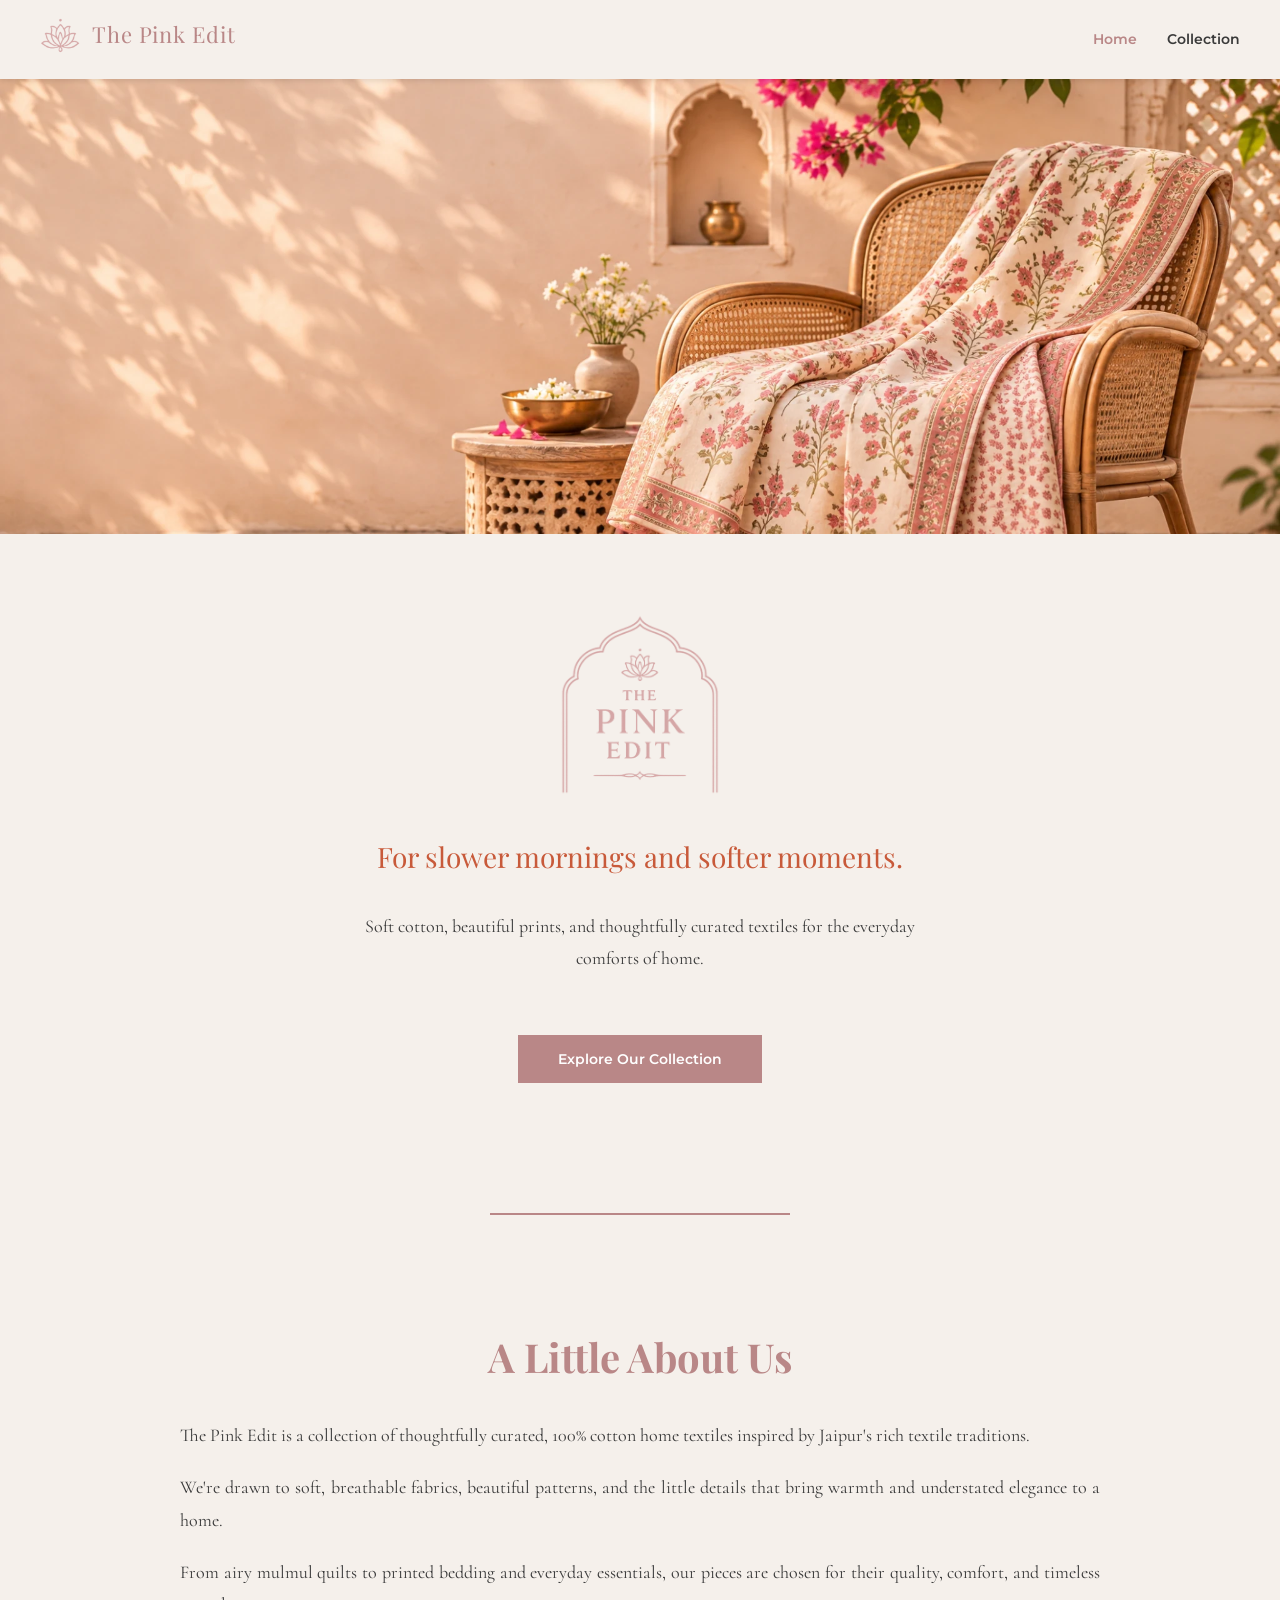
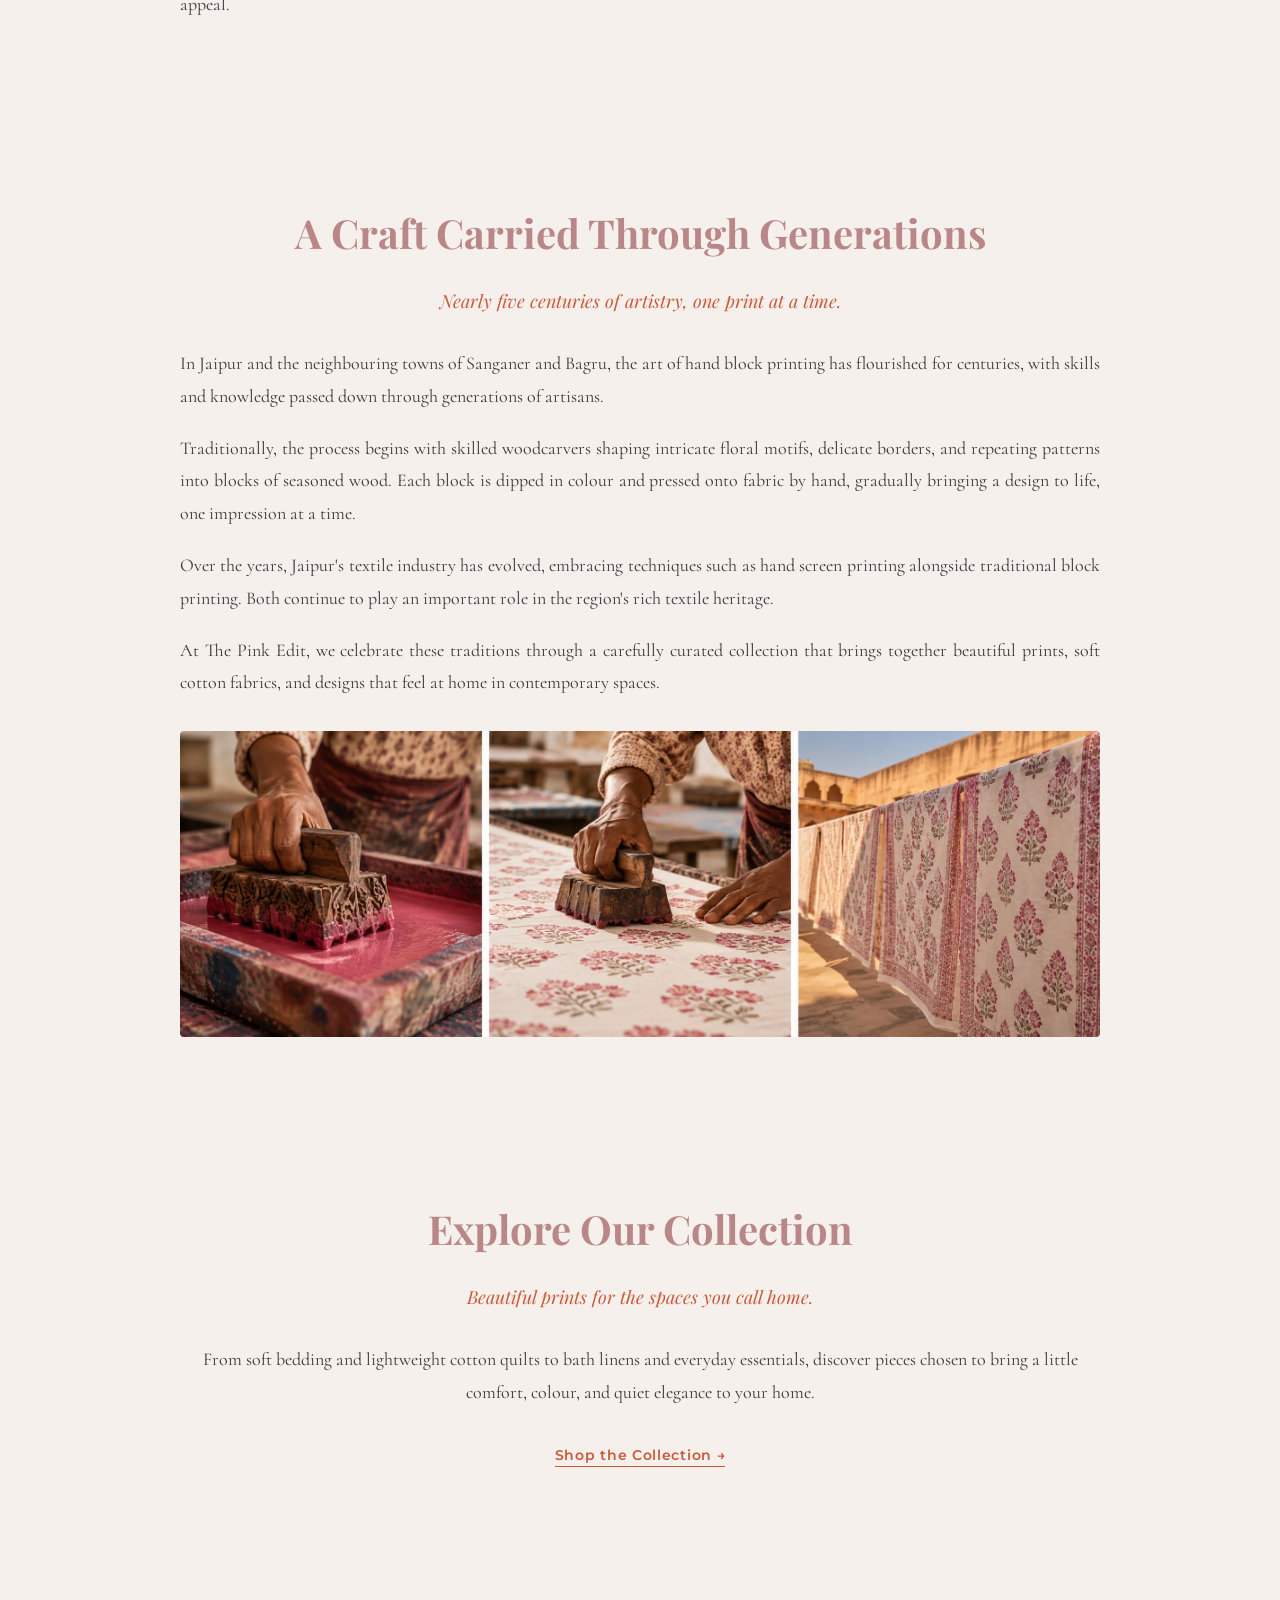
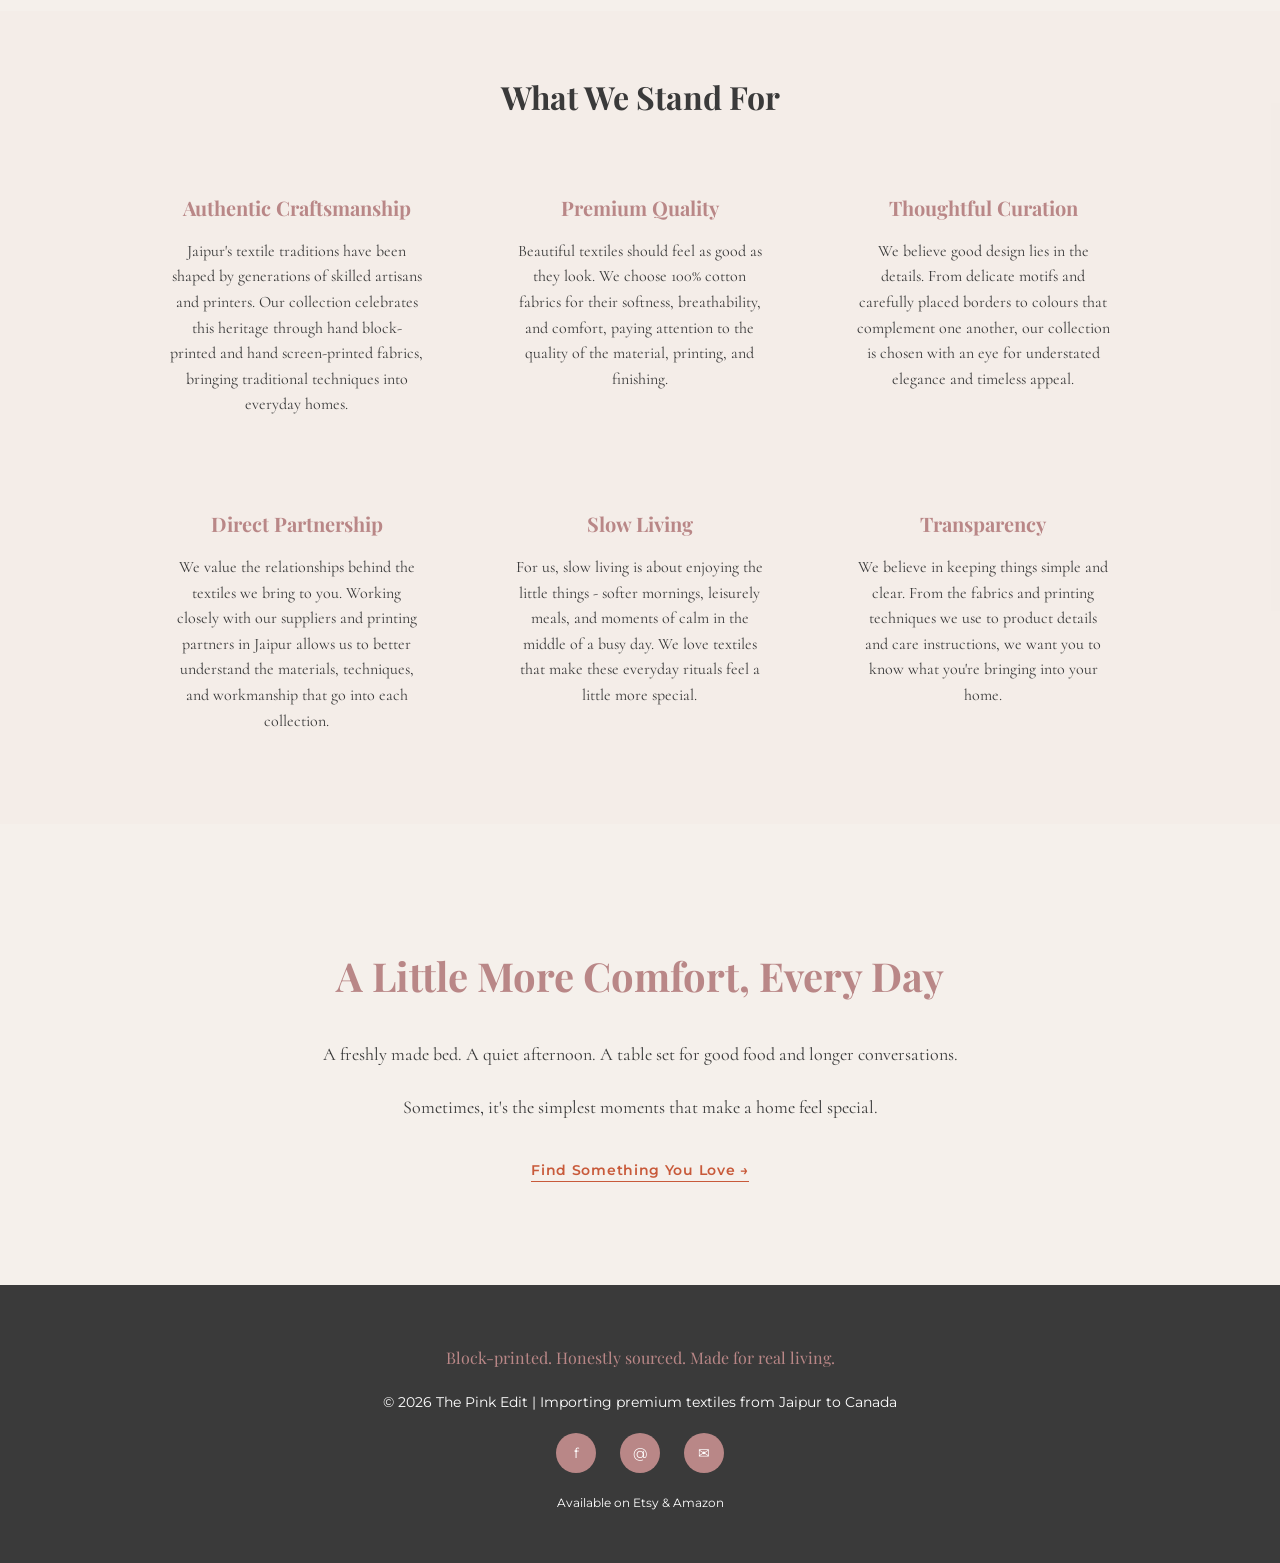
==== commit e0f3d731: "Add files via upload" ====
--- a/index.html
+++ b/index.html
@@ -36,6 +36,15 @@
         @media (prefers-reduced-motion: reduce) {
             #home .hero-carousel__slide { transition: none; }
         }
+
+        /* Craft story image: responsive, retaining the full panoramic composition */
+        #home .craft-section__image {
+            display: block;
+            width: 100%;
+            height: auto;
+            margin: 32px auto 0;
+            border-radius: 4px;
+        }
     </style>
 </head>
 <body>
@@ -94,6 +103,7 @@
             <p>Over the years, Jaipur's textile industry has evolved, embracing techniques such as hand screen printing alongside traditional block printing. Both continue to play an important role in the region's rich textile heritage.</p>
             <p>At The Pink Edit, we celebrate these traditions through a carefully curated collection that brings together beautiful prints, soft cotton fabrics, and designs that feel at home in contemporary spaces.</p>
             <p class="text-link-wrap" hidden><a href="#" class="text-link">Discover the Art Behind Our Prints →</a></p>
+            <img class="craft-section__image" src="assets/images/craft/traditional-block-printing.webp" alt="Three scenes of Jaipur hand block printing: a wooden block dipped in pigment, fabric being printed by hand, and finished cotton textiles drying outdoors" width="2048" height="682" loading="lazy" decoding="async">
         </section>
 
         <!-- Explore the Collection -->
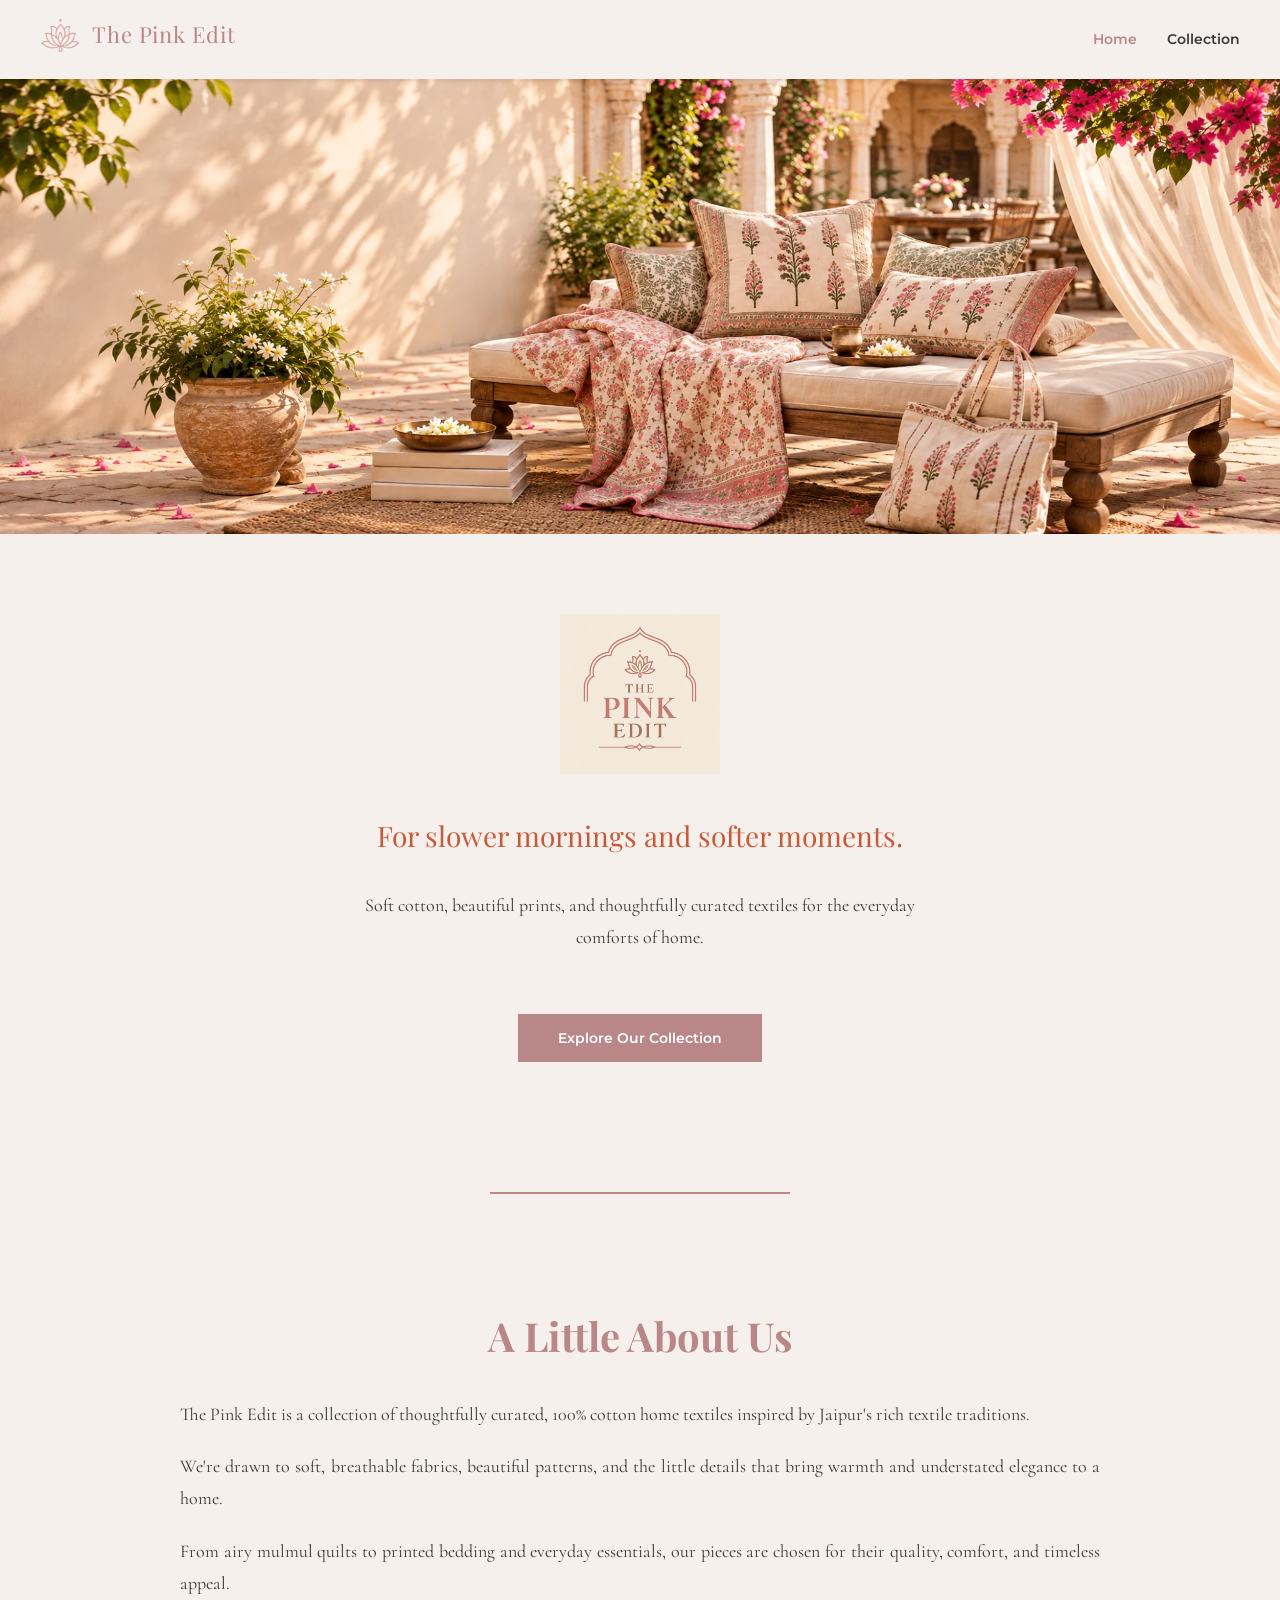
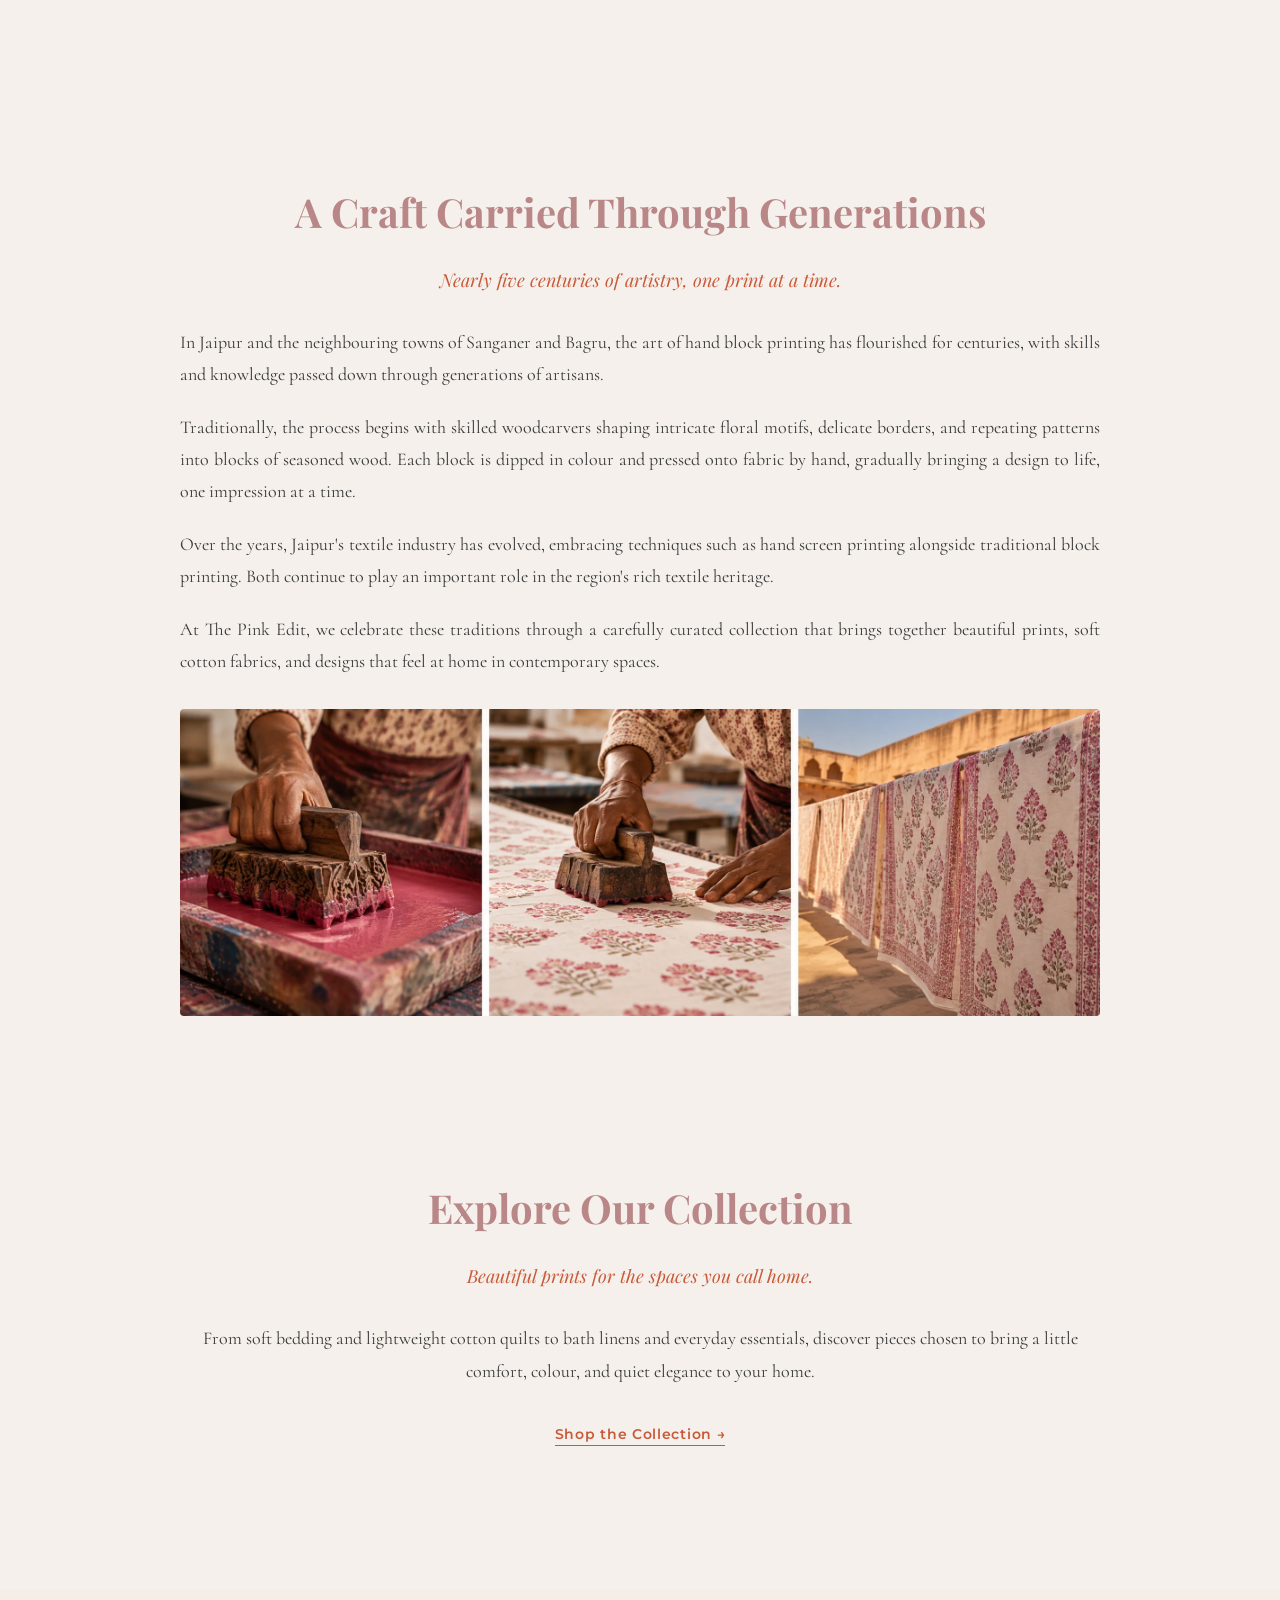
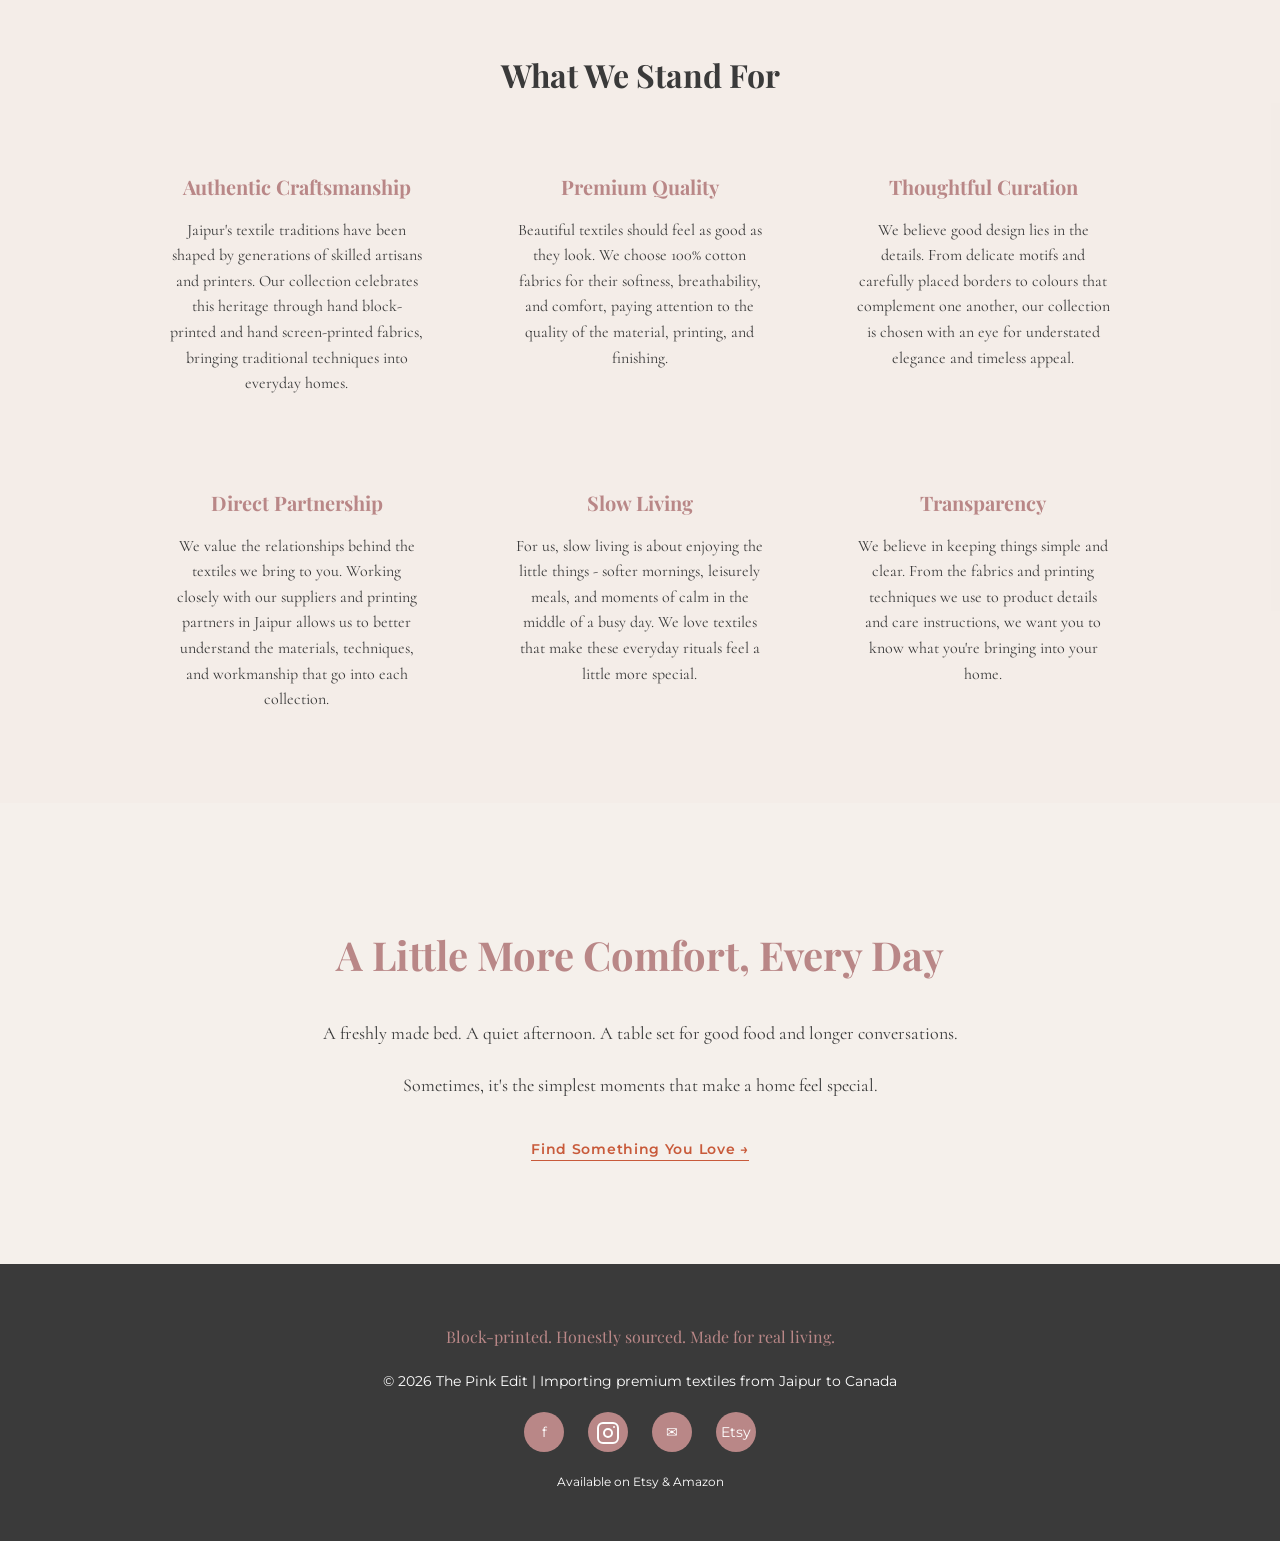
==== commit fb4c79b8: "Add files via upload" ====
--- a/index.html
+++ b/index.html
@@ -13,6 +13,8 @@
     <style>
         /* Sitewide dusty pink override */
         :root { --dusty-pink: #B98787; }
+        .social-links .social-instagram-icon { display: inline-block; vertical-align: middle; width: 24px; height: 24px; }
+
 
         /* Four-image homepage carousel: 2048 × 728 originals */
         #home .hero-carousel {
@@ -76,7 +78,7 @@
         <section class="hero" style="background: url('The_Pink_Edit_Hero_Background.svg') center/cover no-repeat; background-size: cover; min-height: 600px; display: flex; flex-direction: column; justify-content: center; align-items: center; position: relative;">
             <picture class="hero-logo">
                 <source srcset="assets/images/brand/logo-arch.webp" type="image/webp">
-                <img src="assets/images/brand/logo-arch.png" alt="The Pink Edit logo" width="353" height="400">
+                <img src="assets/images/brand/logo-arch.png" alt="The Pink Edit logo" width="400" height="400" style="max-width: 100%; height: auto;">
             </picture>
             <h1 class="visually-hidden">The Pink Edit</h1>
             <div class="tagline">For slower mornings and softer moments.</div>
@@ -160,8 +162,9 @@
                 <p>© 2026 The Pink Edit | Importing premium textiles from Jaipur to Canada</p>
                 <div class="social-links">
                     <a href="https://www.facebook.com/profile.php?id=61595724030541" title="Facebook" target="_blank" rel="noopener noreferrer">f</a>
-                    <a href="https://www.instagram.com/thepinkeditca?utm_source=ig_web_button_share_sheet&amp;stkn=ZDNlZDc0MzIxNw==" title="Instagram" target="_blank" rel="noopener">@</a>
+                    <a href="https://www.instagram.com/thepinkeditca?utm_source=ig_web_button_share_sheet&amp;stkn=ZDNlZDc0MzIxNw==" title="Instagram" target="_blank" rel="noopener"><svg class="social-instagram-icon" width="24" height="24" viewBox="0 0 24 24" fill="none" stroke="currentColor" stroke-width="2" stroke-linecap="round" stroke-linejoin="round" aria-hidden="true" focusable="false"><rect x="2" y="2" width="20" height="20" rx="5"></rect><circle cx="12" cy="12" r="4"></circle><circle cx="18" cy="6" r="1" fill="currentColor" stroke="none"></circle></svg></a>
                     <a href="mailto:thepinkeditca@gmail.com" title="Email">✉</a>
+                    <a href="https://www.etsy.com/ca/shop/ThePinkEditCanada" title="Shop The Pink Edit on Etsy" target="_blank" rel="noopener noreferrer">Etsy</a>
                 </div>
                 <p style="margin-top: 20px; font-size: 12px;">Available on Etsy &amp; Amazon</p>
             </div>
@@ -180,62 +183,7 @@
 
         <!-- Products Grid -->
         <section class="products-grid" id="products">
-            <!-- Product 1: Fitted Sheets -->
-            <div class="product-card">
-                <div class="product-image has-photo">
-                    <picture>
-                        <source srcset="assets/images/products/fitted-sheet.webp" type="image/webp">
-                        <img src="assets/images/products/fitted-sheet.jpg" alt="Printed cotton fitted sheet with pink lilies and mustard booti in a trellis pattern" loading="lazy" width="949" height="1000">
-                    </picture>
-                </div>
-                <div class="product-content">
-                    <h3>Fitted Sheets</h3>
-                    <p>Soft, breathable cotton with delicate prints and beautifully considered borders. Our fitted sheets bring a quiet touch of colour and elegance to the bedroom, with the comfort of cotton for everyday living.</p>
-                    <div class="product-specs">
-                        <p><strong>Material:</strong> 100% cotton</p>
-                        <p><strong>Size:</strong> 60" × 80" × 12" (152 × 203 × 30 cm)</p>
-                        <p><strong>Includes:</strong> 1 fitted sheet + 2 pillowcases</p>
-                        <p><strong>Printing:</strong> Hand block or hand screen printed, depending on design</p>
-                        <p><strong>Fit:</strong> Elasticated fitted sheet</p>
-                    </div>
-                    <p class="product-quote">“For the simple pleasure of a freshly made bed.”</p>
-                    <div class="product-footer">
-                        <div class="price">$90 - $120</div>
-                        <div class="product-cta-group">
-                            <a class="product-cta" href="https://www.etsy.com/ca/shop/ThePinkEditCanada" target="_blank" rel="noopener noreferrer">Notify Me</a>
-                        </div>
-                    </div>
-                </div>
-            </div>
-
-            <!-- Product 2: Flat Sheets -->
-            <div class="product-card">
-                <div class="product-image has-photo">
-                    <picture>
-                        <source srcset="assets/images/products/flat-sheets.webp" type="image/webp">
-                        <img src="assets/images/products/flat-sheets.jpg" alt="Printed cotton flat sheet with pink florals and a mustard paisley border" loading="lazy" width="949" height="1000">
-                    </picture>
-                </div>
-                <div class="product-content">
-                    <h3>Flat Sheets</h3>
-                    <p>Beautifully printed cotton sheets that are soft, breathable, and easy to live with. From delicate florals to thoughtfully placed borders, our flat sheets bring a relaxed elegance to the bedroom.</p>
-                    <div class="product-specs">
-                        <p><strong>Material:</strong> 100% cotton</p>
-                        <p><strong>Size:</strong> 90" × 102" (229 × 259 cm)</p>
-                        <p><strong>Includes:</strong> 1 flat sheet + 2 pillowcases</p>
-                        <p><strong>Printing:</strong> Hand block or hand screen printed, depending on design</p>
-                    </div>
-                    <p class="product-quote">“Soft layers, slower mornings, and a bed worth lingering in.”</p>
-                    <div class="product-footer">
-                        <div class="price">$85 - $115</div>
-                        <div class="product-cta-group">
-                            <a class="product-cta" href="https://www.etsy.com/ca/shop/ThePinkEditCanada" target="_blank" rel="noopener noreferrer">Notify Me</a>
-                        </div>
-                    </div>
-                </div>
-            </div>
-
-            <!-- Product 3: Large Dohars - Lightweight Cotton Quilts -->
+            <!-- Product 1: Large Dohars - Lightweight Cotton Quilts -->
             <div class="product-card">
                 <div class="product-image has-photo">
                     <picture>
@@ -264,7 +212,7 @@
                 </div>
             </div>
 
-            <!-- Product 4: Small Dohars Set of 2 - Lightweight Cotton Quilts -->
+            <!-- Product 2: Small Dohars Set of 2 - Lightweight Cotton Quilts -->
             <div class="product-card">
                 <div class="product-image has-photo">
                     <picture>
@@ -293,7 +241,7 @@
                 </div>
             </div>
 
-            <!-- Product 5: Kids' Dohars - Lightweight Cotton Quilts -->
+            <!-- Product 3: Kids' Dohars - Lightweight Cotton Quilts -->
             <div class="product-card">
                 <div class="product-image has-photo">
                     <picture>
@@ -314,6 +262,61 @@
                     <p class="product-quote">“Little comforts for little dreamers.”</p>
                     <div class="product-footer">
                         <div class="price">$50 - $70</div>
+                        <div class="product-cta-group">
+                            <a class="product-cta" href="https://www.etsy.com/ca/shop/ThePinkEditCanada" target="_blank" rel="noopener noreferrer">Notify Me</a>
+                        </div>
+                    </div>
+                </div>
+            </div>
+
+            <!-- Product 4: Fitted Sheets -->
+            <div class="product-card">
+                <div class="product-image has-photo">
+                    <picture>
+                        <source srcset="assets/images/products/fitted-sheet.webp" type="image/webp">
+                        <img src="assets/images/products/fitted-sheet.jpg" alt="Printed cotton fitted sheet with pink lilies and mustard booti in a trellis pattern" loading="lazy" width="949" height="1000">
+                    </picture>
+                </div>
+                <div class="product-content">
+                    <h3>Fitted Sheets</h3>
+                    <p>Soft, breathable cotton with delicate prints and beautifully considered borders. Our fitted sheets bring a quiet touch of colour and elegance to the bedroom, with the comfort of cotton for everyday living.</p>
+                    <div class="product-specs">
+                        <p><strong>Material:</strong> 100% cotton</p>
+                        <p><strong>Size:</strong> 60" × 80" × 12" (152 × 203 × 30 cm)</p>
+                        <p><strong>Includes:</strong> 1 fitted sheet + 2 pillowcases</p>
+                        <p><strong>Printing:</strong> Hand block or hand screen printed, depending on design</p>
+                        <p><strong>Fit:</strong> Elasticated fitted sheet</p>
+                    </div>
+                    <p class="product-quote">“For the simple pleasure of a freshly made bed.”</p>
+                    <div class="product-footer">
+                        <div class="price">$90 - $120</div>
+                        <div class="product-cta-group">
+                            <a class="product-cta" href="https://www.etsy.com/ca/shop/ThePinkEditCanada" target="_blank" rel="noopener noreferrer">Notify Me</a>
+                        </div>
+                    </div>
+                </div>
+            </div>
+
+            <!-- Product 5: Flat Sheets -->
+            <div class="product-card">
+                <div class="product-image has-photo">
+                    <picture>
+                        <source srcset="assets/images/products/flat-sheets.webp" type="image/webp">
+                        <img src="assets/images/products/flat-sheets.jpg" alt="Printed cotton flat sheet with pink florals and a mustard paisley border" loading="lazy" width="949" height="1000">
+                    </picture>
+                </div>
+                <div class="product-content">
+                    <h3>Flat Sheets</h3>
+                    <p>Beautifully printed cotton sheets that are soft, breathable, and easy to live with. From delicate florals to thoughtfully placed borders, our flat sheets bring a relaxed elegance to the bedroom.</p>
+                    <div class="product-specs">
+                        <p><strong>Material:</strong> 100% cotton</p>
+                        <p><strong>Size:</strong> 90" × 102" (229 × 259 cm)</p>
+                        <p><strong>Includes:</strong> 1 flat sheet + 2 pillowcases</p>
+                        <p><strong>Printing:</strong> Hand block or hand screen printed, depending on design</p>
+                    </div>
+                    <p class="product-quote">“Soft layers, slower mornings, and a bed worth lingering in.”</p>
+                    <div class="product-footer">
+                        <div class="price">$85 - $115</div>
                         <div class="product-cta-group">
                             <a class="product-cta" href="https://www.etsy.com/ca/shop/ThePinkEditCanada" target="_blank" rel="noopener noreferrer">Notify Me</a>
                         </div>
@@ -560,8 +563,9 @@
                 <p>© 2026 The Pink Edit | Importing premium textiles from Jaipur, Rajasthan to Canada</p>
                 <div class="social-links">
                     <a href="https://www.facebook.com/profile.php?id=61595724030541" title="Facebook" target="_blank" rel="noopener noreferrer">f</a>
-                    <a href="https://www.instagram.com/thepinkeditca?utm_source=ig_web_button_share_sheet&amp;stkn=ZDNlZDc0MzIxNw==" title="Instagram" target="_blank" rel="noopener">@</a>
+                    <a href="https://www.instagram.com/thepinkeditca?utm_source=ig_web_button_share_sheet&amp;stkn=ZDNlZDc0MzIxNw==" title="Instagram" target="_blank" rel="noopener"><svg class="social-instagram-icon" width="24" height="24" viewBox="0 0 24 24" fill="none" stroke="currentColor" stroke-width="2" stroke-linecap="round" stroke-linejoin="round" aria-hidden="true" focusable="false"><rect x="2" y="2" width="20" height="20" rx="5"></rect><circle cx="12" cy="12" r="4"></circle><circle cx="18" cy="6" r="1" fill="currentColor" stroke="none"></circle></svg></a>
                     <a href="mailto:thepinkeditca@gmail.com" title="Email">✉</a>
+                    <a href="https://www.etsy.com/ca/shop/ThePinkEditCanada" title="Shop The Pink Edit on Etsy" target="_blank" rel="noopener noreferrer">Etsy</a>
                 </div>
                 <p style="margin-top: 20px; font-size: 12px;">Follow us on Instagram @thepinkeditca | Email: thepinkeditca@gmail.com</p>
             </div>
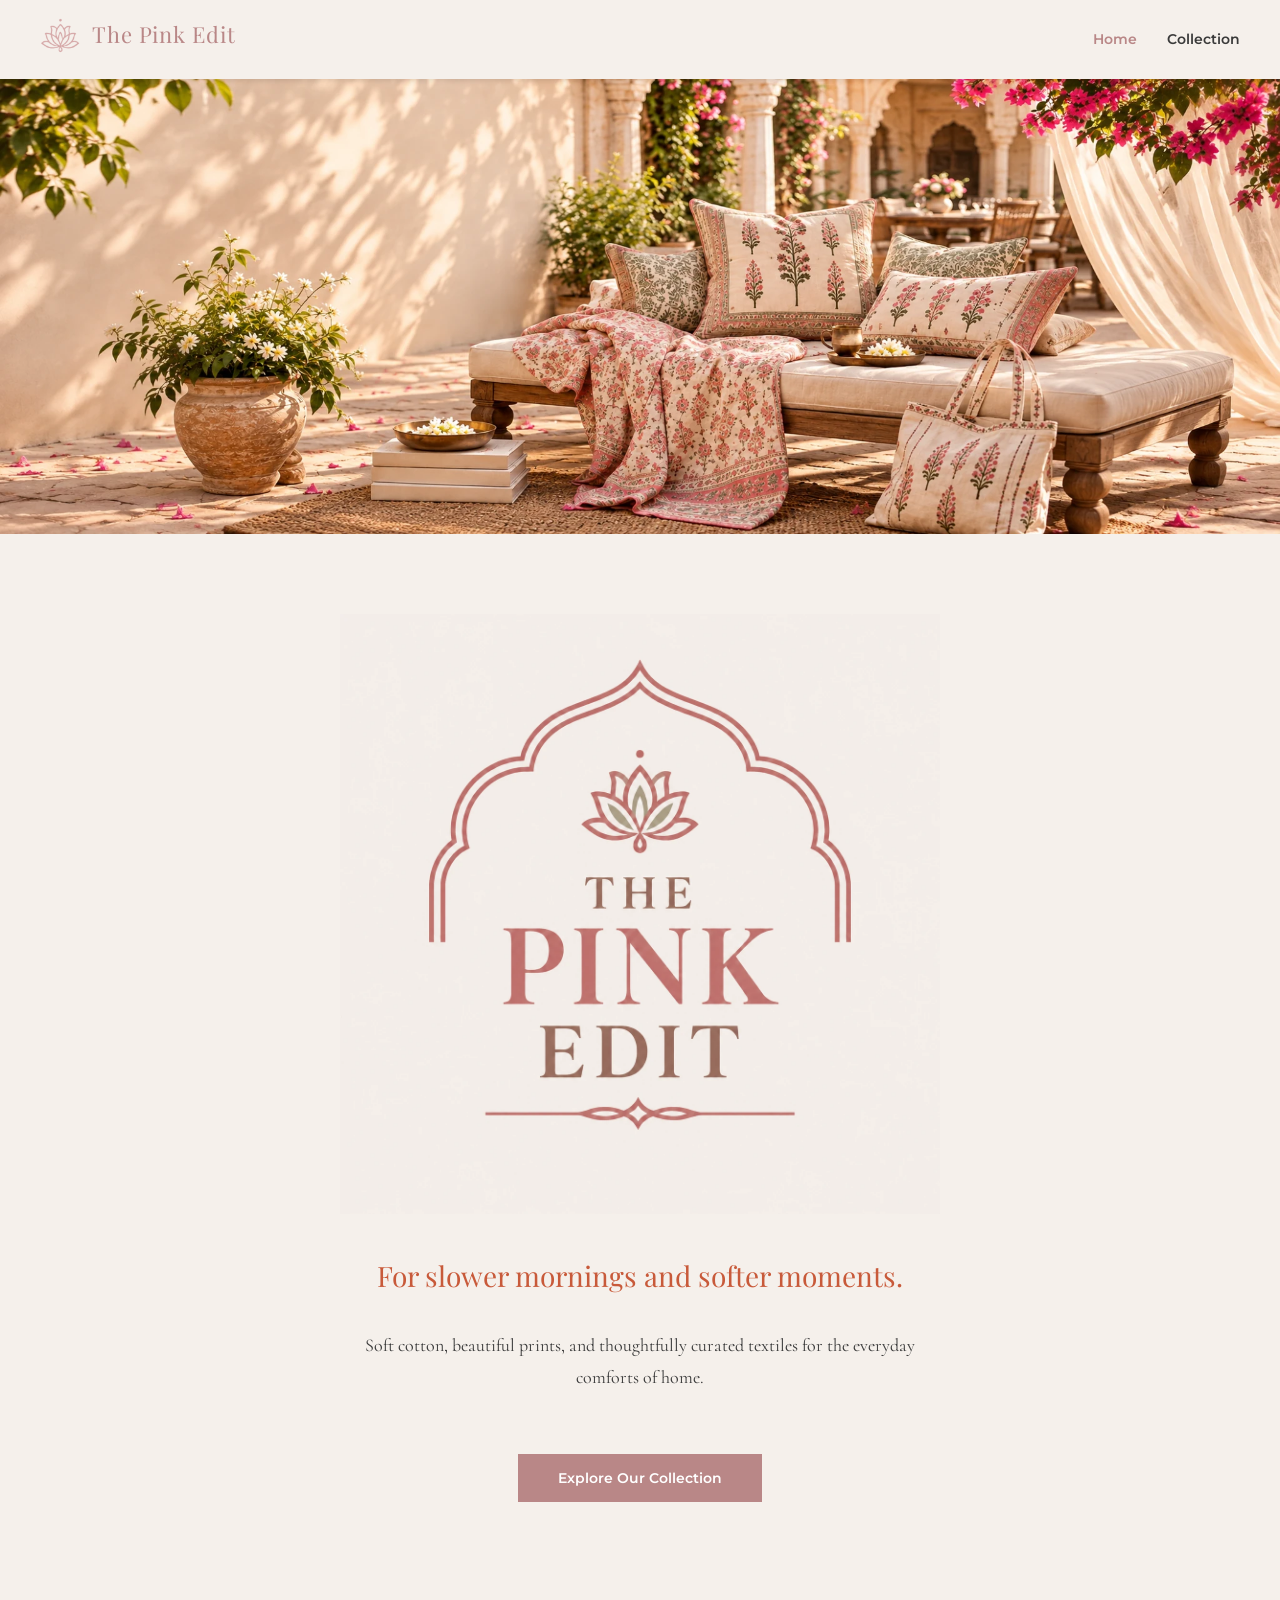
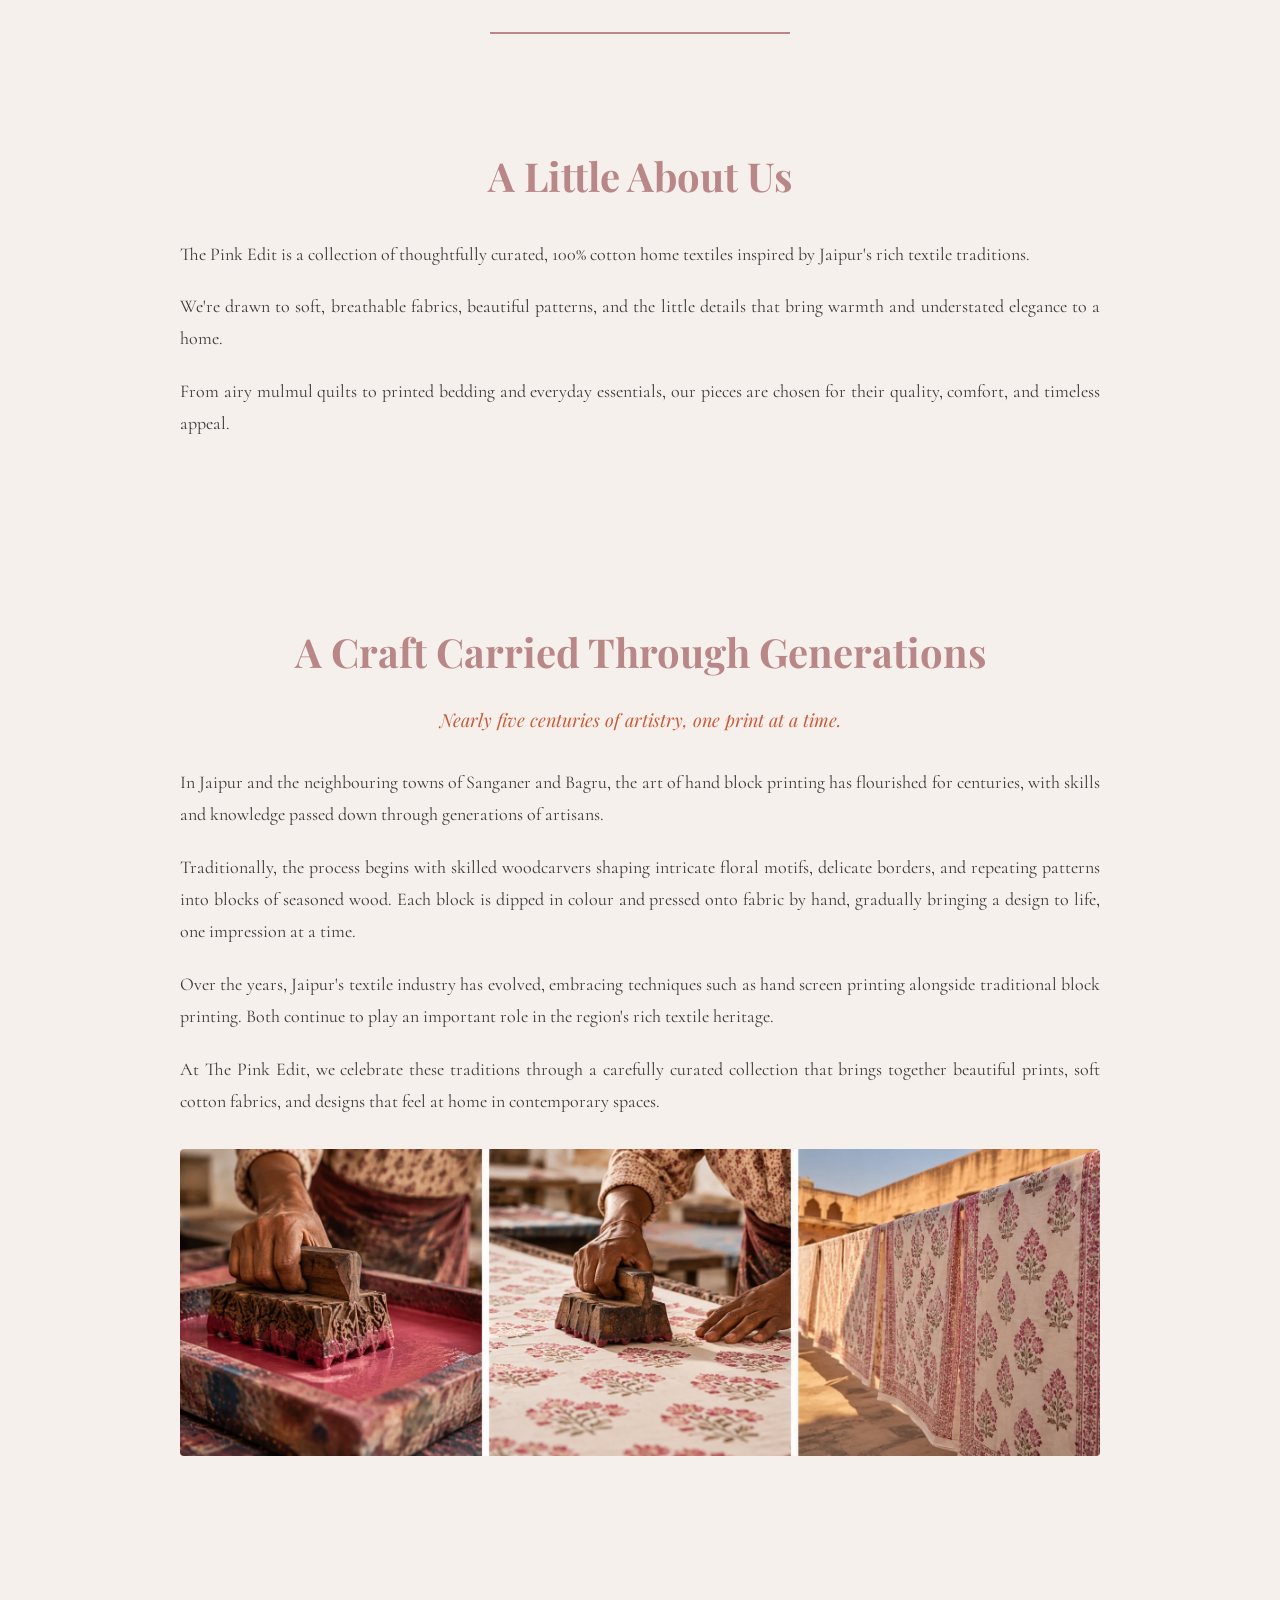
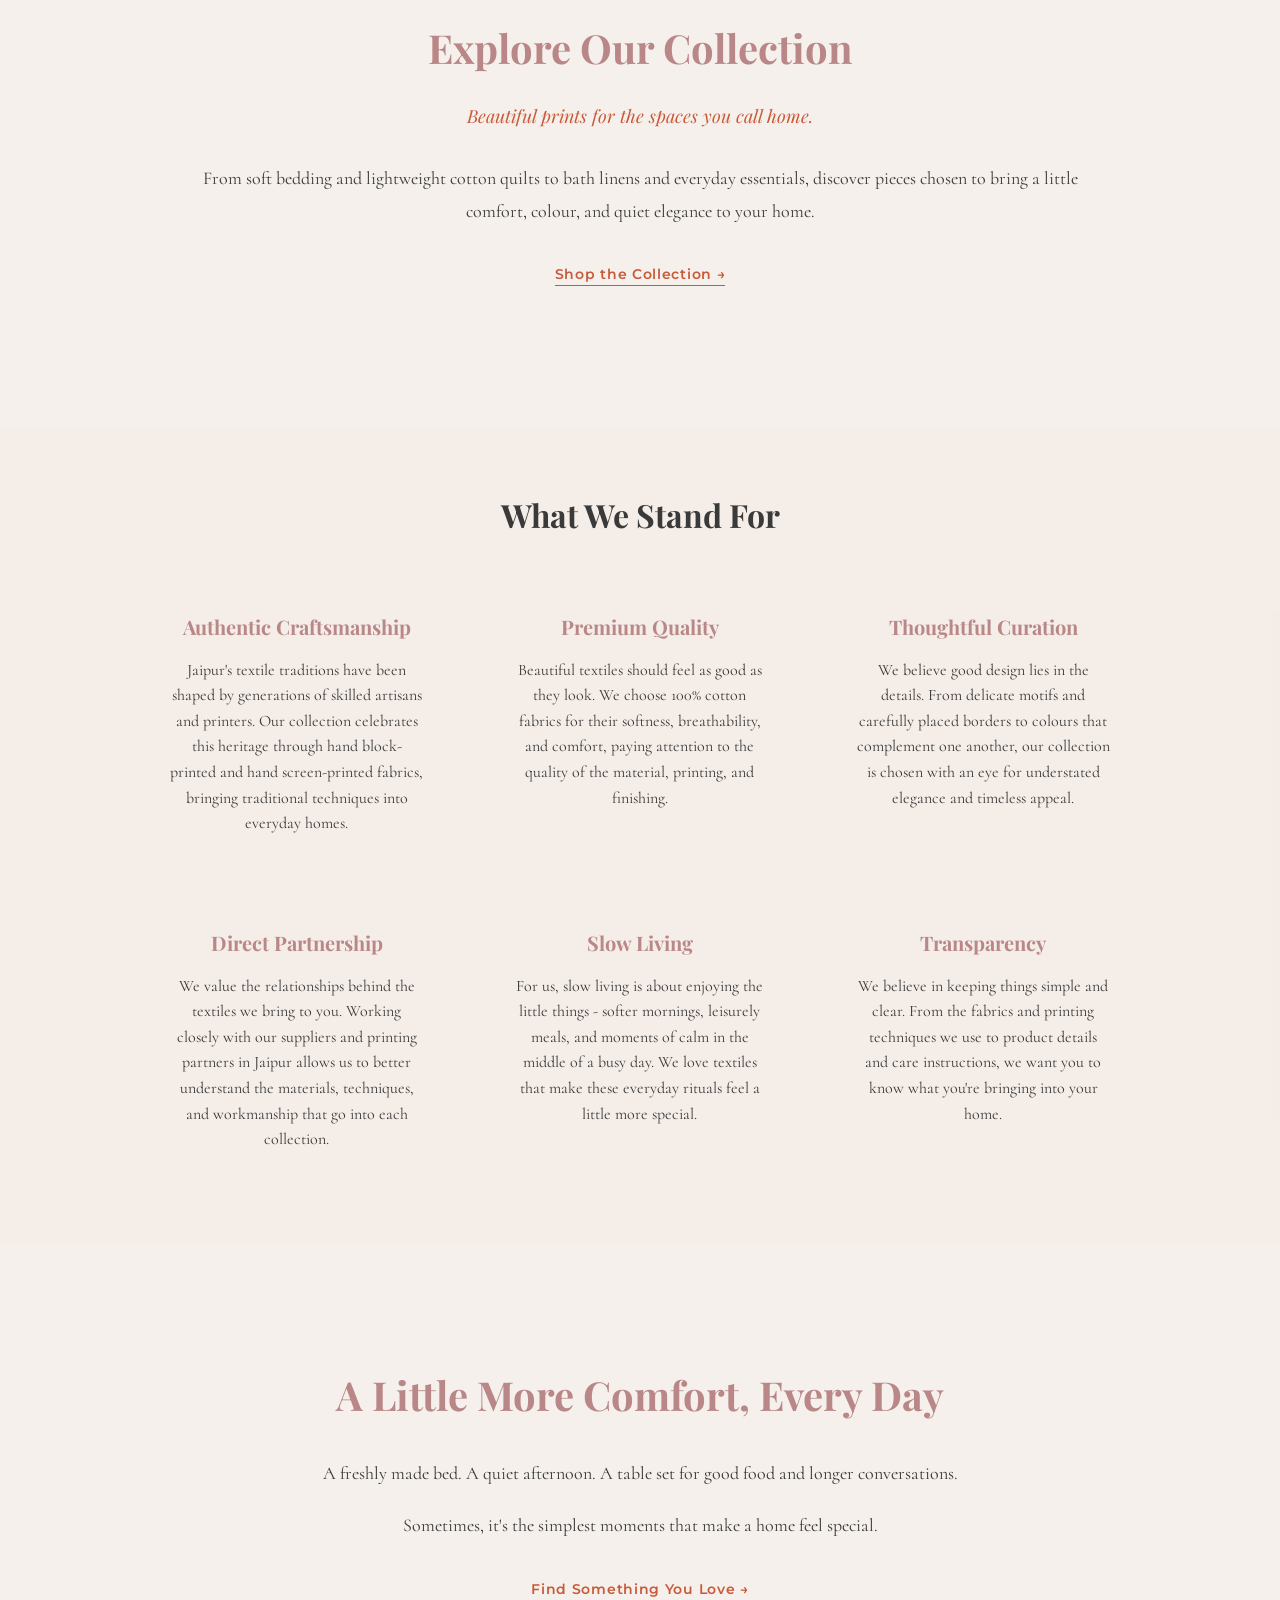
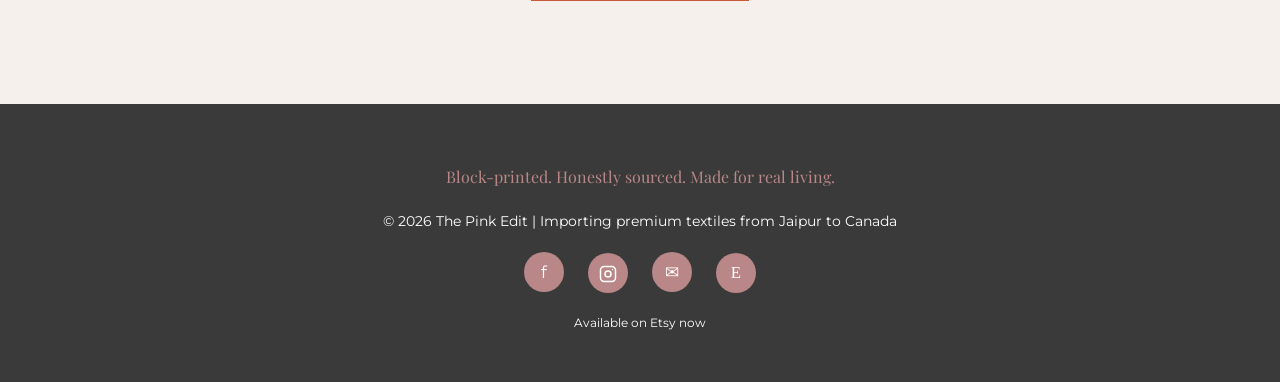
==== commit fd819a2c: "Add files via upload" ====
--- a/index.html
+++ b/index.html
@@ -11,9 +11,16 @@
     <link rel="apple-touch-icon" href="assets/images/brand/apple-touch-icon.png">
     <link rel="stylesheet" href="assets/css/styles.css">
     <style>
+        /* Current logo, 50% larger than the former 400px image */
+        #home .hero-logo { display: block; width: 600px; max-width: 90vw; height: auto; }
+        #home .hero-logo img { display: block; width: 100%; height: auto; }
+        /* Footer icon refinements */
+        .social-links .social-instagram-icon { width: 18px; height: 18px; }
+        .social-links a.social-etsy { font-family: "Times New Roman", Times, serif; font-size: 1.2em; }
+        .social-links a.social-facebook, .social-links a.social-email { font-size: 1.2em; }
         /* Sitewide dusty pink override */
         :root { --dusty-pink: #B98787; }
-        .social-links .social-instagram-icon { display: inline-block; vertical-align: middle; width: 24px; height: 24px; }
+        .social-links .social-instagram-icon { display: inline-block; vertical-align: middle; width: 18px; height: 18px; }
 
 
         /* Four-image homepage carousel: 2048 × 728 originals */
@@ -78,7 +85,7 @@
         <section class="hero" style="background: url('The_Pink_Edit_Hero_Background.svg') center/cover no-repeat; background-size: cover; min-height: 600px; display: flex; flex-direction: column; justify-content: center; align-items: center; position: relative;">
             <picture class="hero-logo">
                 <source srcset="assets/images/brand/logo-arch.webp" type="image/webp">
-                <img src="assets/images/brand/logo-arch.png" alt="The Pink Edit logo" width="400" height="400" style="max-width: 100%; height: auto;">
+                <img src="assets/images/brand/logo-arch.png" alt="The Pink Edit logo" width="600" height="600" style="width: 600px; max-width: 90vw; height: auto;">
             </picture>
             <h1 class="visually-hidden">The Pink Edit</h1>
             <div class="tagline">For slower mornings and softer moments.</div>
@@ -161,12 +168,12 @@
                 <div class="footer-tagline">Block-printed. Honestly sourced. Made for real living.</div>
                 <p>© 2026 The Pink Edit | Importing premium textiles from Jaipur to Canada</p>
                 <div class="social-links">
-                    <a href="https://www.facebook.com/profile.php?id=61595724030541" title="Facebook" target="_blank" rel="noopener noreferrer">f</a>
+                    <a class="social-facebook" href="https://www.facebook.com/profile.php?id=61595724030541" title="Facebook" target="_blank" rel="noopener noreferrer">f</a>
                     <a href="https://www.instagram.com/thepinkeditca?utm_source=ig_web_button_share_sheet&amp;stkn=ZDNlZDc0MzIxNw==" title="Instagram" target="_blank" rel="noopener"><svg class="social-instagram-icon" width="24" height="24" viewBox="0 0 24 24" fill="none" stroke="currentColor" stroke-width="2" stroke-linecap="round" stroke-linejoin="round" aria-hidden="true" focusable="false"><rect x="2" y="2" width="20" height="20" rx="5"></rect><circle cx="12" cy="12" r="4"></circle><circle cx="18" cy="6" r="1" fill="currentColor" stroke="none"></circle></svg></a>
-                    <a href="mailto:thepinkeditca@gmail.com" title="Email">✉</a>
-                    <a href="https://www.etsy.com/ca/shop/ThePinkEditCanada" title="Shop The Pink Edit on Etsy" target="_blank" rel="noopener noreferrer">Etsy</a>
-                </div>
-                <p style="margin-top: 20px; font-size: 12px;">Available on Etsy &amp; Amazon</p>
+                    <a class="social-email" href="mailto:thepinkeditca@gmail.com" title="Email">✉</a>
+                    <a href="https://www.etsy.com/ca/shop/ThePinkEditCanada" title="Shop The Pink Edit on Etsy" target="_blank" rel="noopener noreferrer" class="social-etsy" aria-label="Etsy shop">E</a>
+                </div>
+                <p style="margin-top: 20px; font-size: 12px;">Available on Etsy now</p>
             </div>
         </footer>
     </div>
@@ -552,7 +559,7 @@
             <p style="color: white; max-width: 600px; margin-bottom: 30px;">We hope you find something here that feels just right for yours.</p>
             <p style="margin-bottom: 20px;"><a href="#products" class="text-link text-link-light">Explore The Collection →</a></p>
             <a class="cta-button" href="https://www.etsy.com/ca/shop/ThePinkEditCanada" target="_blank" rel="noopener noreferrer">Shop on Etsy</a>
-            <button class="cta-button" onclick="alert('https://www.amazon.ca/thepinkedit (Coming Soon)')">Shop on Amazon</button>
+            <button class="cta-button" onclick="alert('https://www.amazon.ca/thepinkedit (Coming Soon)')">Shop on Amazon (Coming Soon)</button>
             <a class="cta-button" href="mailto:thepinkeditca@gmail.com">Contact Us</a>
         </section>
 
@@ -562,10 +569,10 @@
                 <div class="footer-tagline">Block-printed. Honestly sourced. Made for real living.</div>
                 <p>© 2026 The Pink Edit | Importing premium textiles from Jaipur, Rajasthan to Canada</p>
                 <div class="social-links">
-                    <a href="https://www.facebook.com/profile.php?id=61595724030541" title="Facebook" target="_blank" rel="noopener noreferrer">f</a>
+                    <a class="social-facebook" href="https://www.facebook.com/profile.php?id=61595724030541" title="Facebook" target="_blank" rel="noopener noreferrer">f</a>
                     <a href="https://www.instagram.com/thepinkeditca?utm_source=ig_web_button_share_sheet&amp;stkn=ZDNlZDc0MzIxNw==" title="Instagram" target="_blank" rel="noopener"><svg class="social-instagram-icon" width="24" height="24" viewBox="0 0 24 24" fill="none" stroke="currentColor" stroke-width="2" stroke-linecap="round" stroke-linejoin="round" aria-hidden="true" focusable="false"><rect x="2" y="2" width="20" height="20" rx="5"></rect><circle cx="12" cy="12" r="4"></circle><circle cx="18" cy="6" r="1" fill="currentColor" stroke="none"></circle></svg></a>
-                    <a href="mailto:thepinkeditca@gmail.com" title="Email">✉</a>
-                    <a href="https://www.etsy.com/ca/shop/ThePinkEditCanada" title="Shop The Pink Edit on Etsy" target="_blank" rel="noopener noreferrer">Etsy</a>
+                    <a class="social-email" href="mailto:thepinkeditca@gmail.com" title="Email">✉</a>
+                    <a href="https://www.etsy.com/ca/shop/ThePinkEditCanada" title="Shop The Pink Edit on Etsy" target="_blank" rel="noopener noreferrer" class="social-etsy" aria-label="Etsy shop">E</a>
                 </div>
                 <p style="margin-top: 20px; font-size: 12px;">Follow us on Instagram @thepinkeditca | Email: thepinkeditca@gmail.com</p>
             </div>
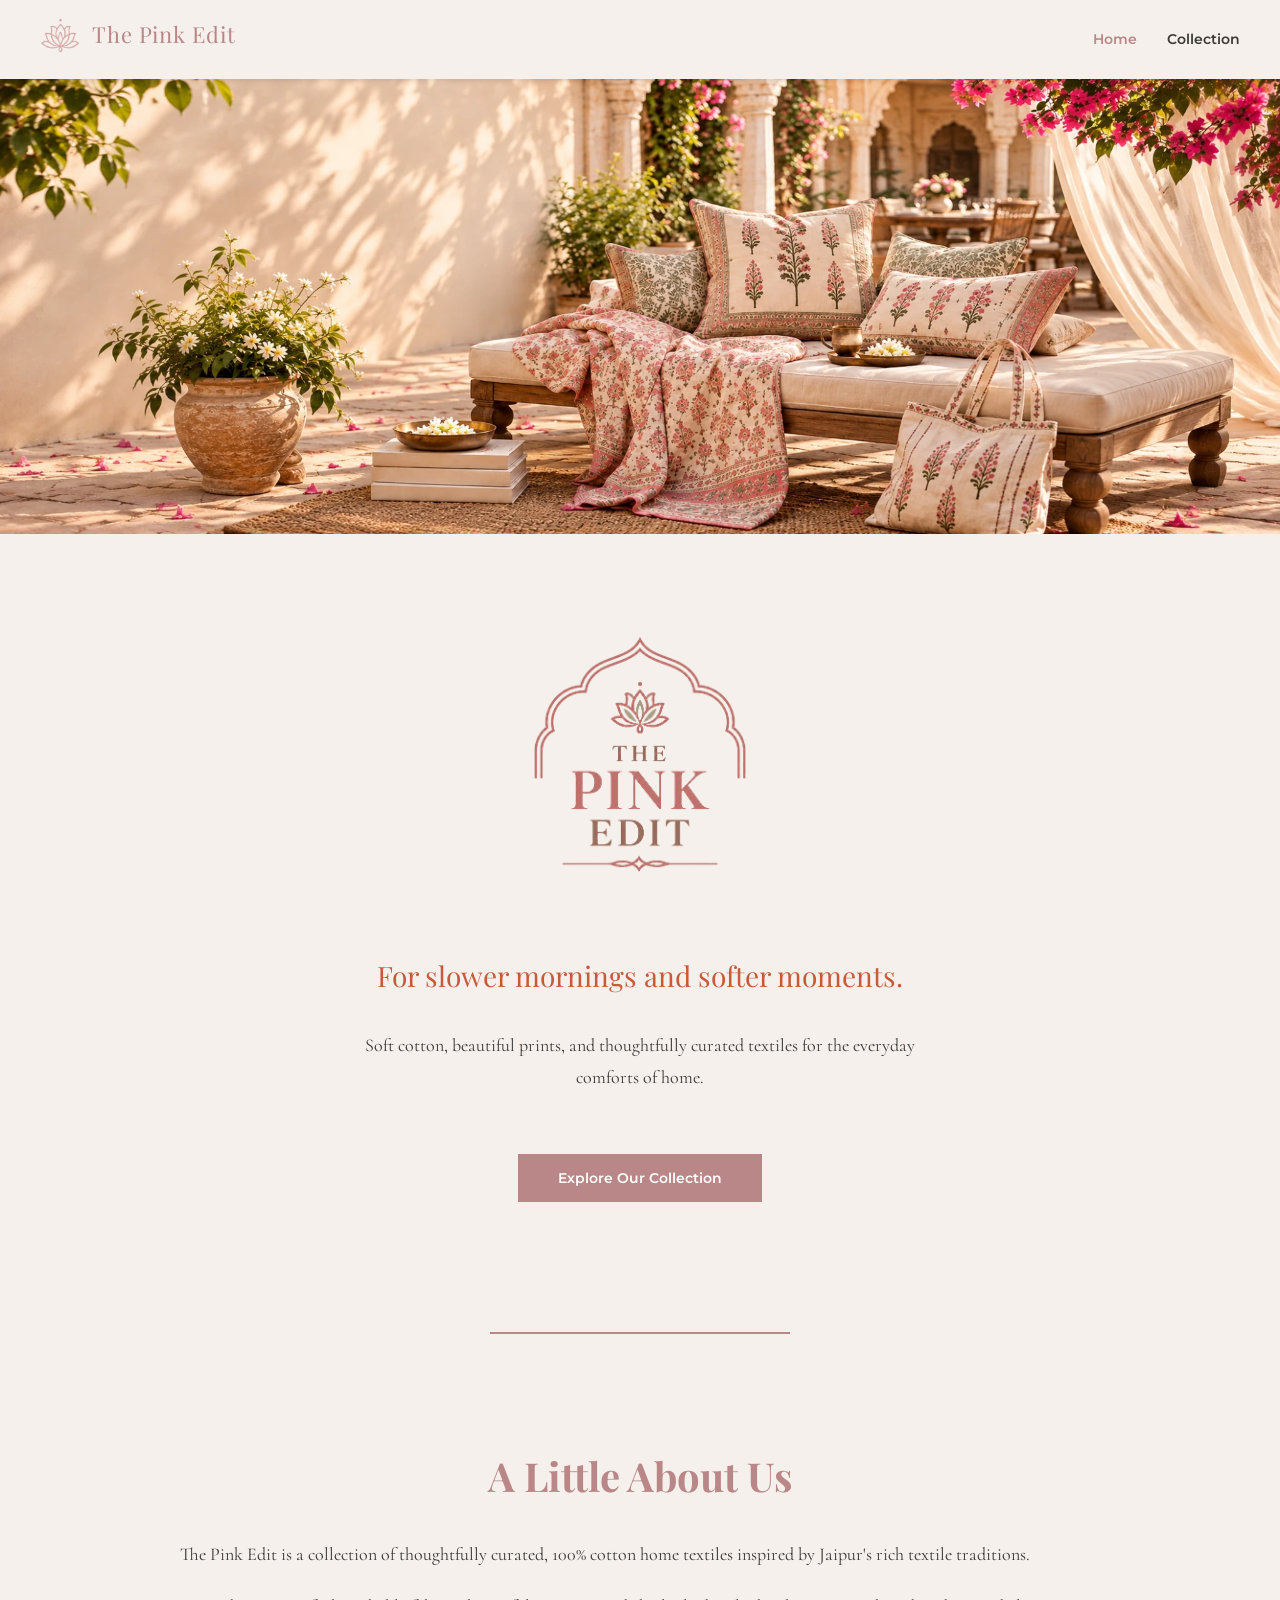
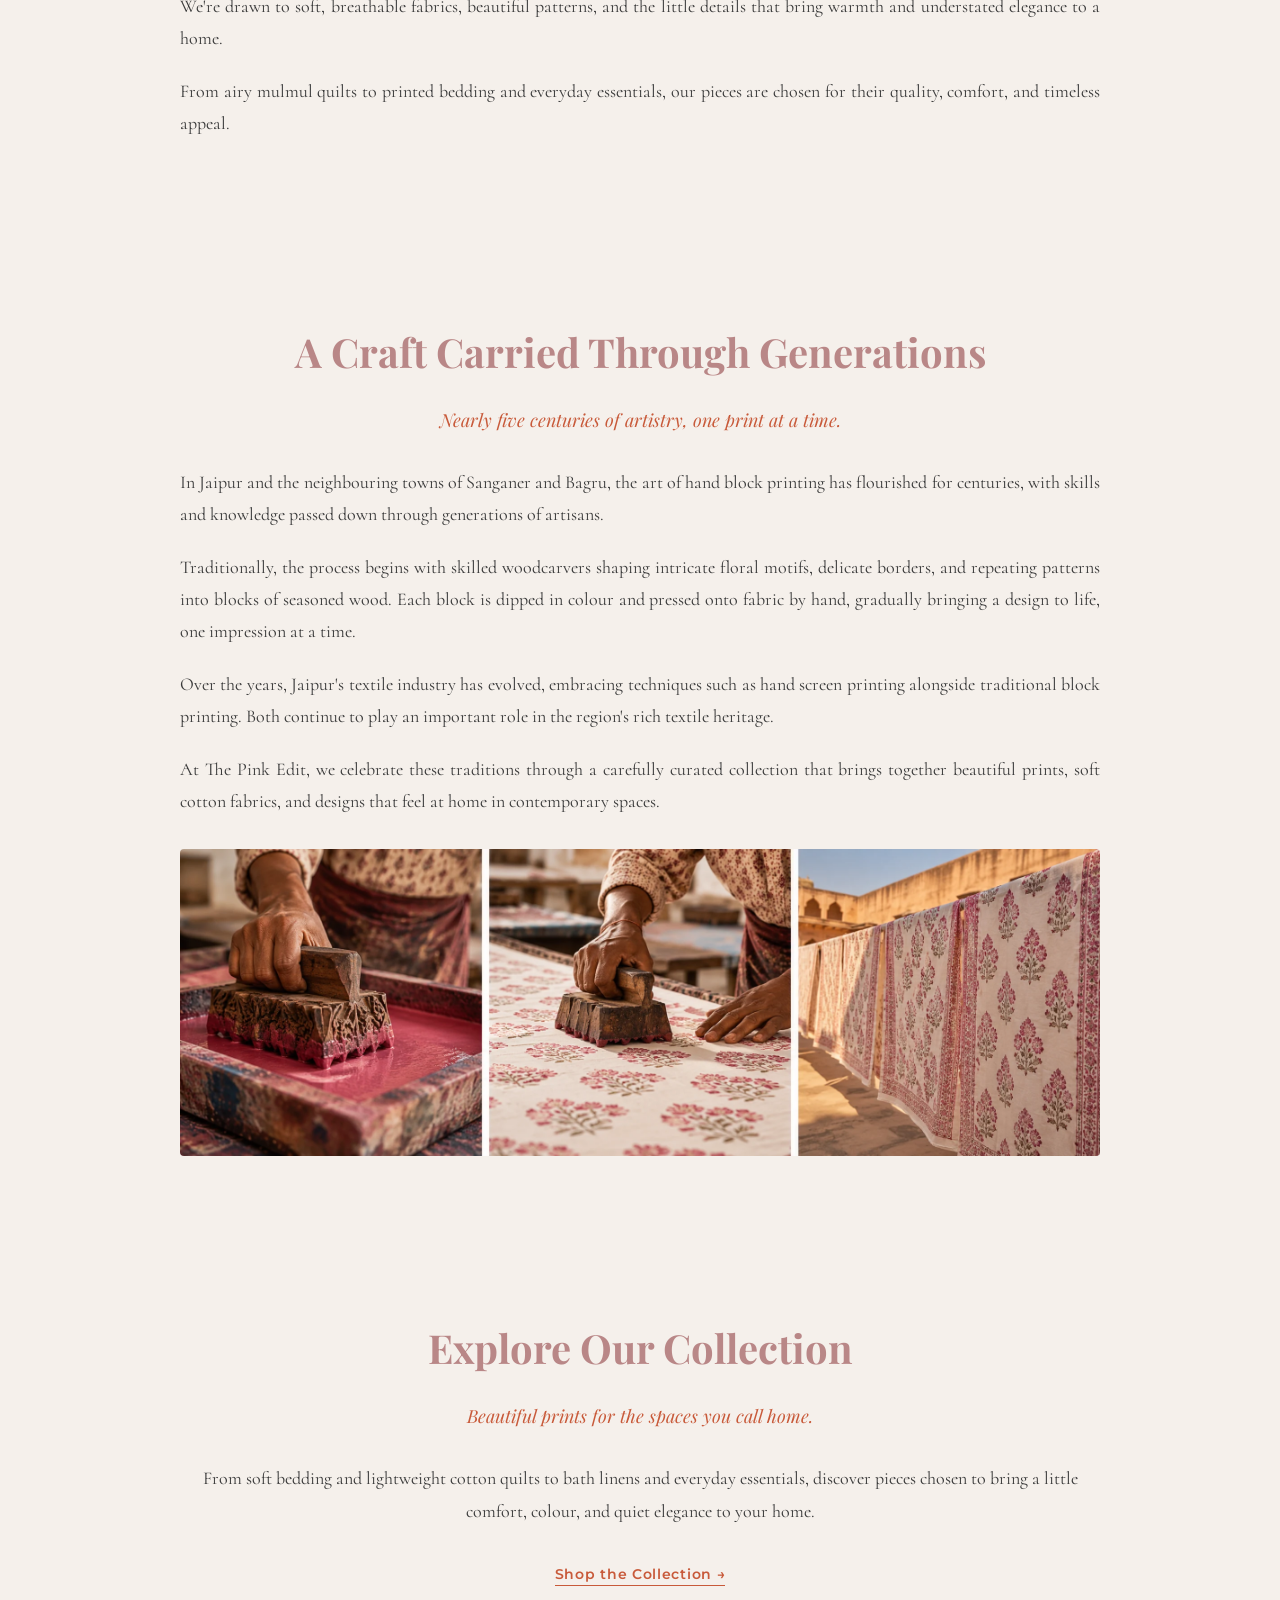
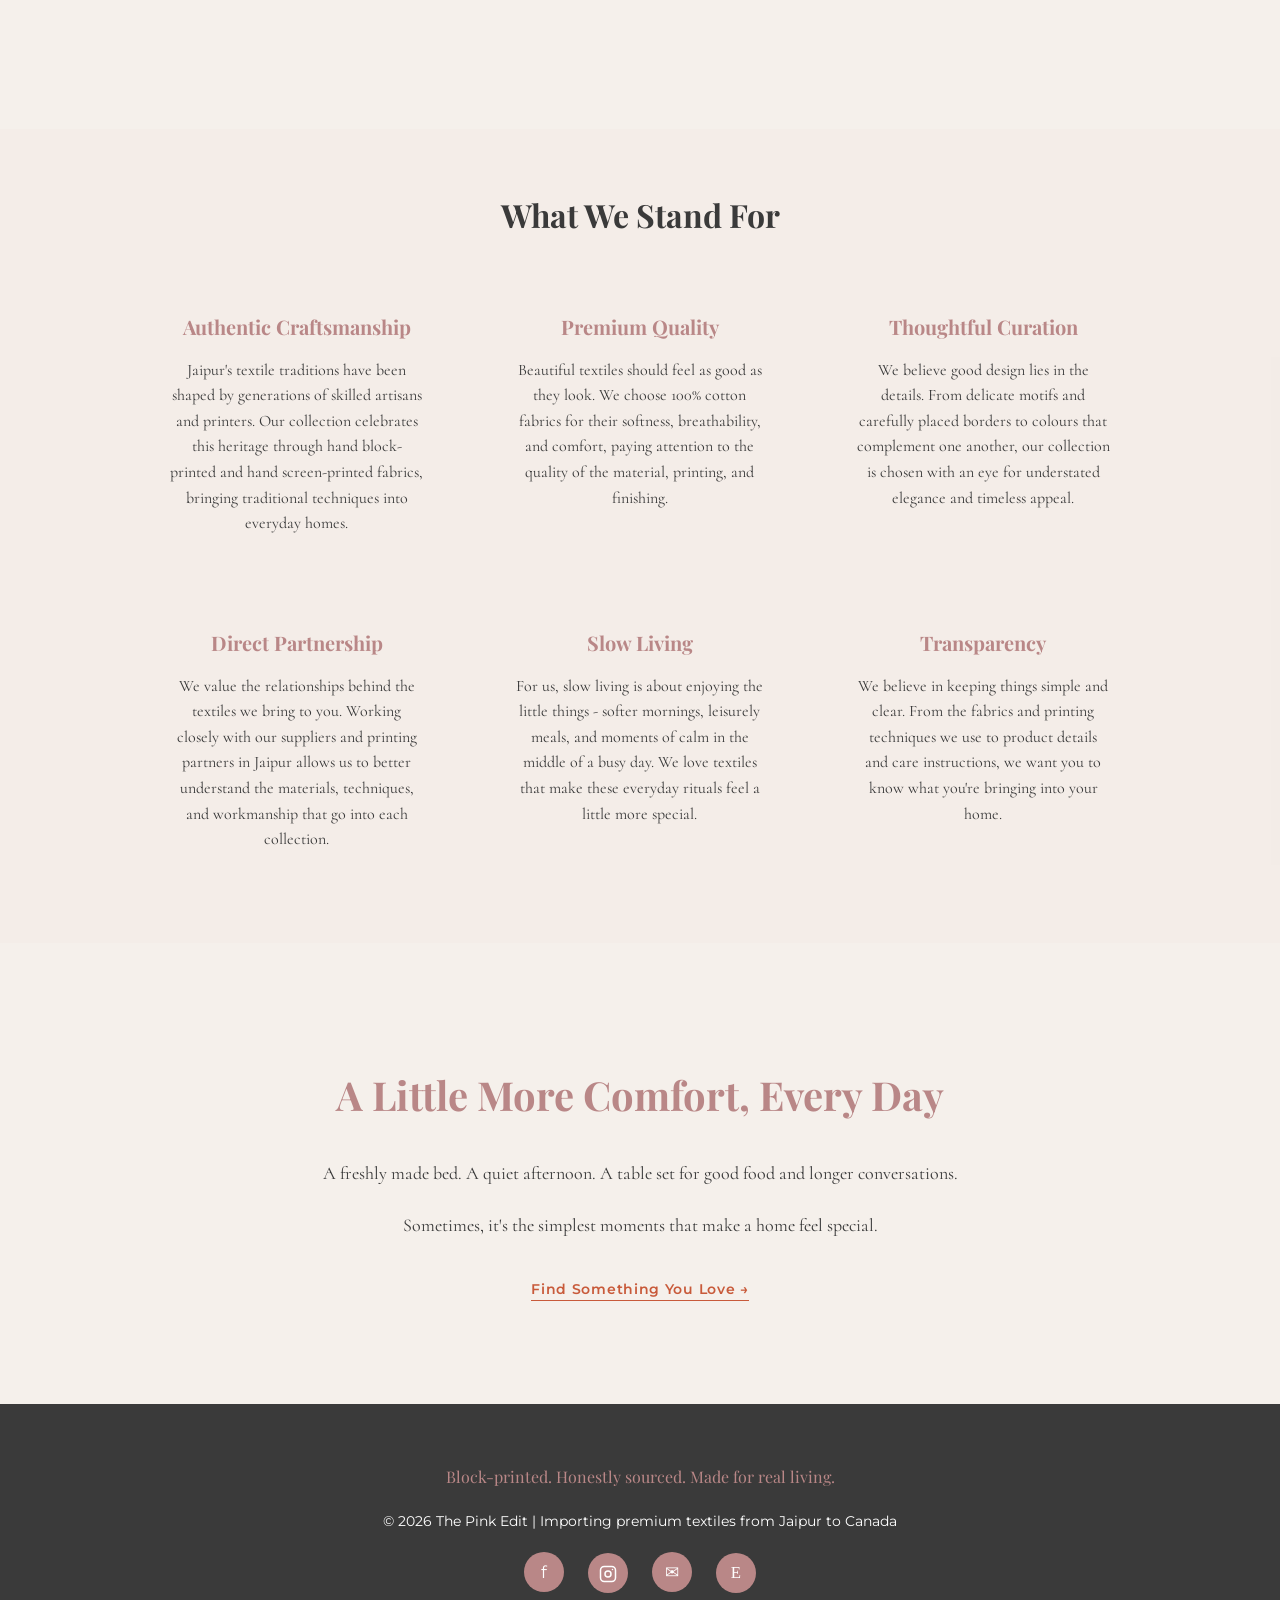
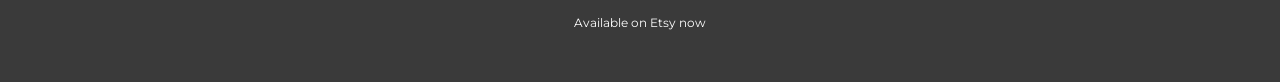
==== commit 59944e1f: "Add files via upload" ====
--- a/index.html
+++ b/index.html
@@ -11,8 +11,8 @@
     <link rel="apple-touch-icon" href="assets/images/brand/apple-touch-icon.png">
     <link rel="stylesheet" href="assets/css/styles.css">
     <style>
-        /* Current logo, 50% larger than the former 400px image */
-        #home .hero-logo { display: block; width: 600px; max-width: 90vw; height: auto; }
+        /* Home logo: 300 × 300 px with transparent background */
+        #home .hero-logo { display: block; width: 300px; max-width: 90vw; height: auto; }
         #home .hero-logo img { display: block; width: 100%; height: auto; }
         /* Footer icon refinements */
         .social-links .social-instagram-icon { width: 18px; height: 18px; }
@@ -85,7 +85,7 @@
         <section class="hero" style="background: url('The_Pink_Edit_Hero_Background.svg') center/cover no-repeat; background-size: cover; min-height: 600px; display: flex; flex-direction: column; justify-content: center; align-items: center; position: relative;">
             <picture class="hero-logo">
                 <source srcset="assets/images/brand/logo-arch.webp" type="image/webp">
-                <img src="assets/images/brand/logo-arch.png" alt="The Pink Edit logo" width="600" height="600" style="width: 600px; max-width: 90vw; height: auto;">
+                <img src="assets/images/brand/logo-arch.png" alt="The Pink Edit logo" width="300" height="300" style="width: 300px; max-width: 90vw; height: auto;">
             </picture>
             <h1 class="visually-hidden">The Pink Edit</h1>
             <div class="tagline">For slower mornings and softer moments.</div>
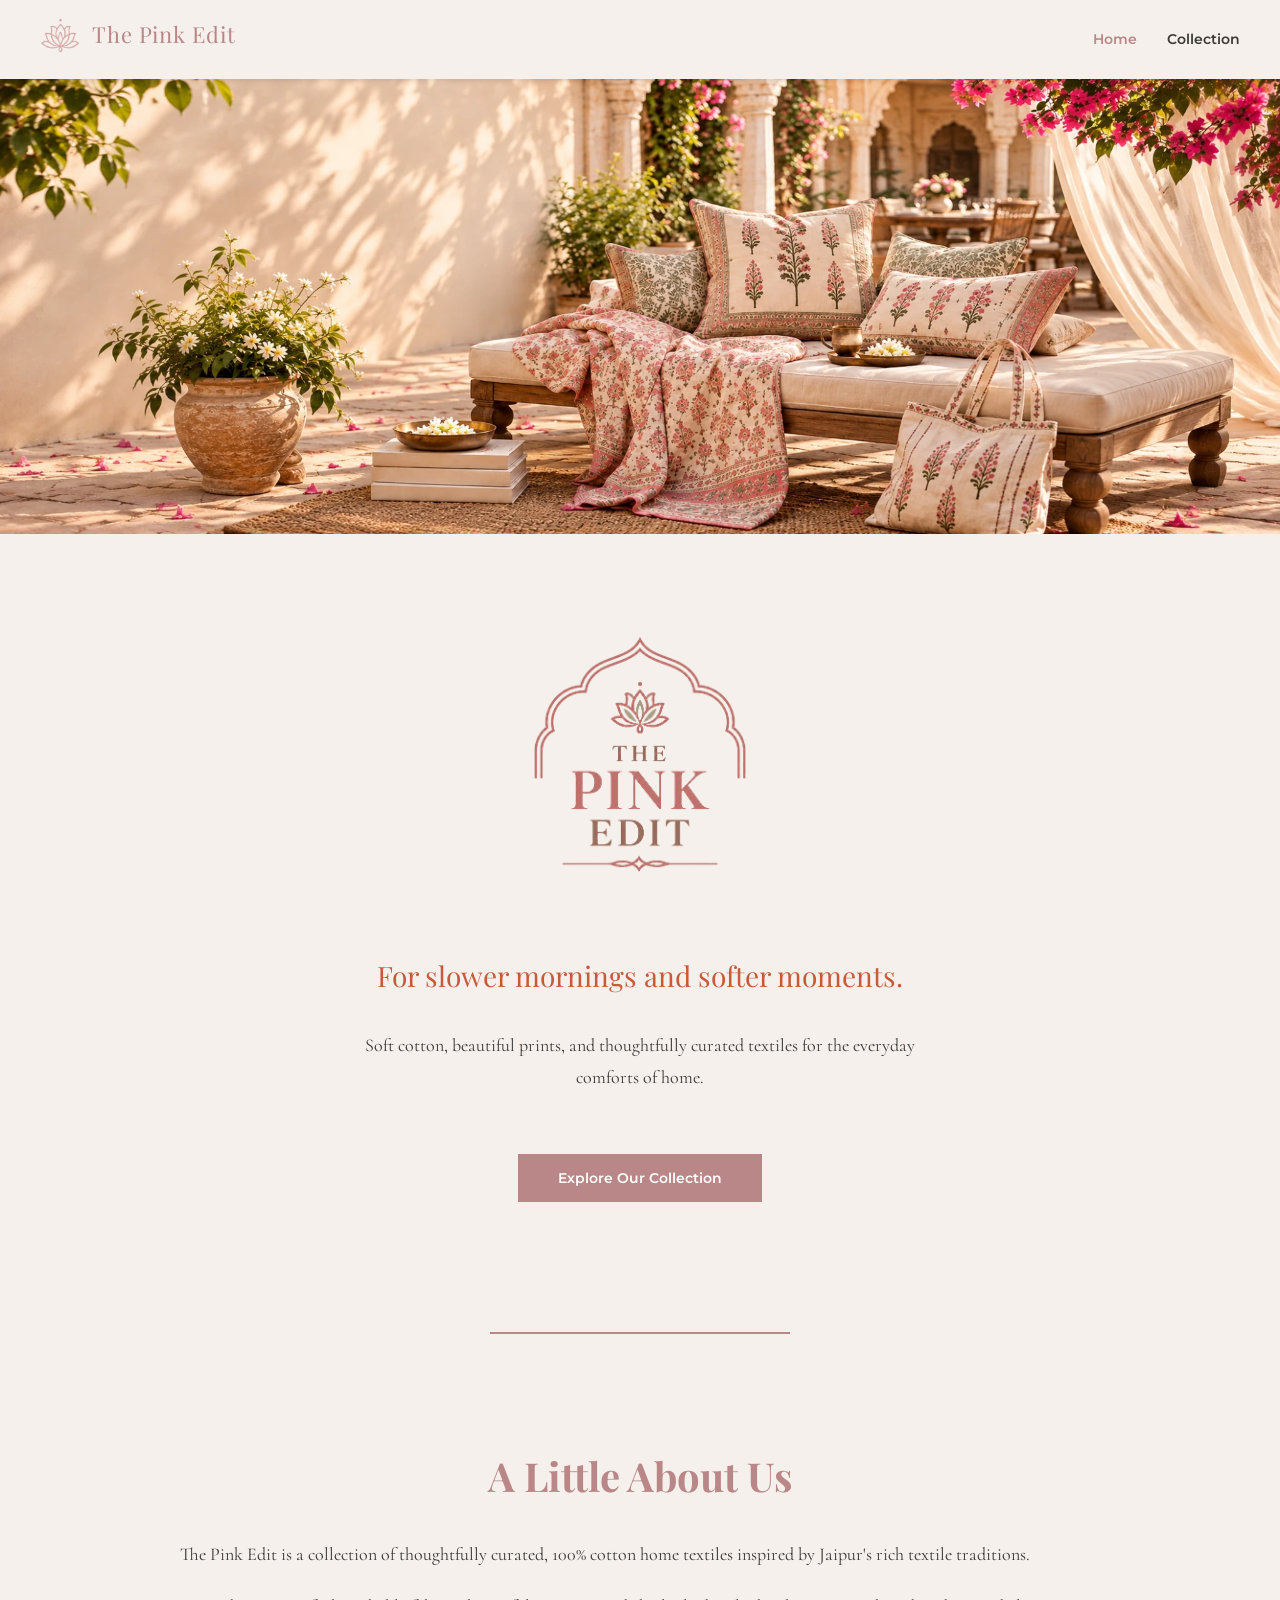
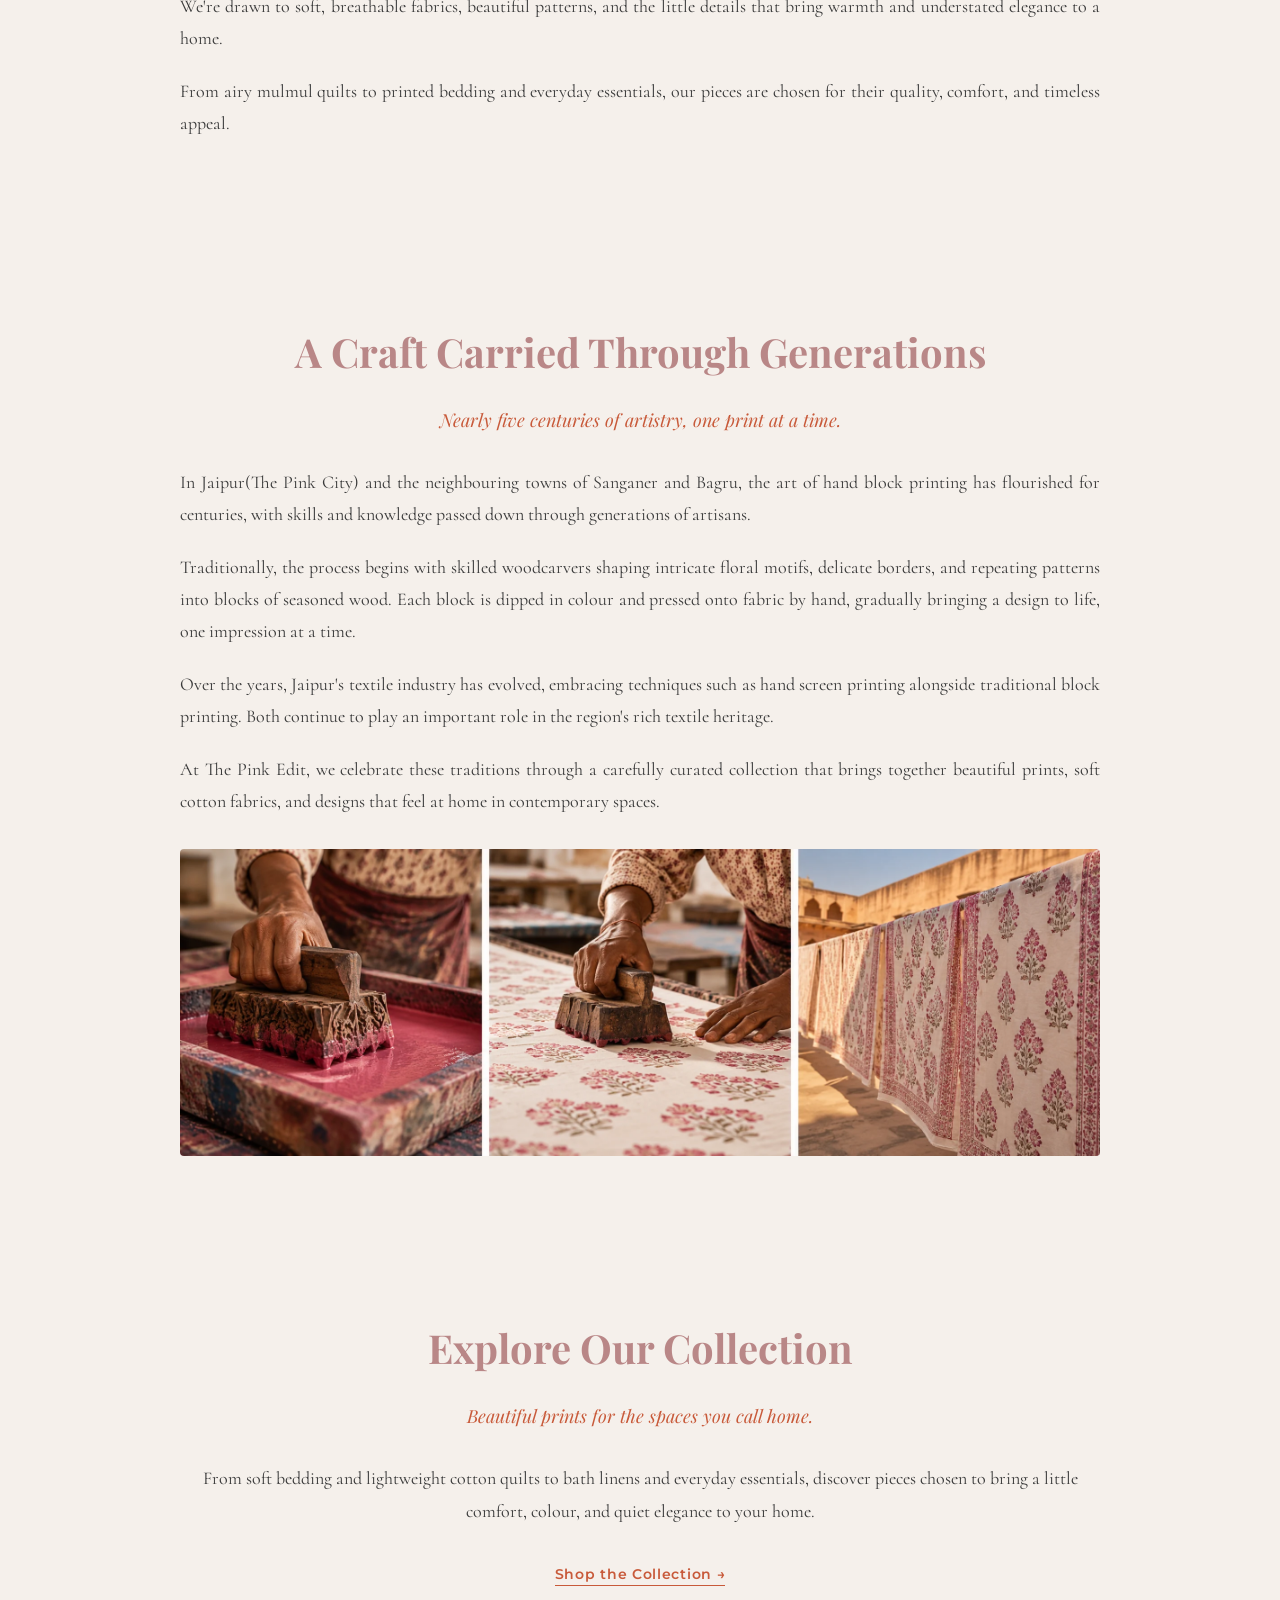
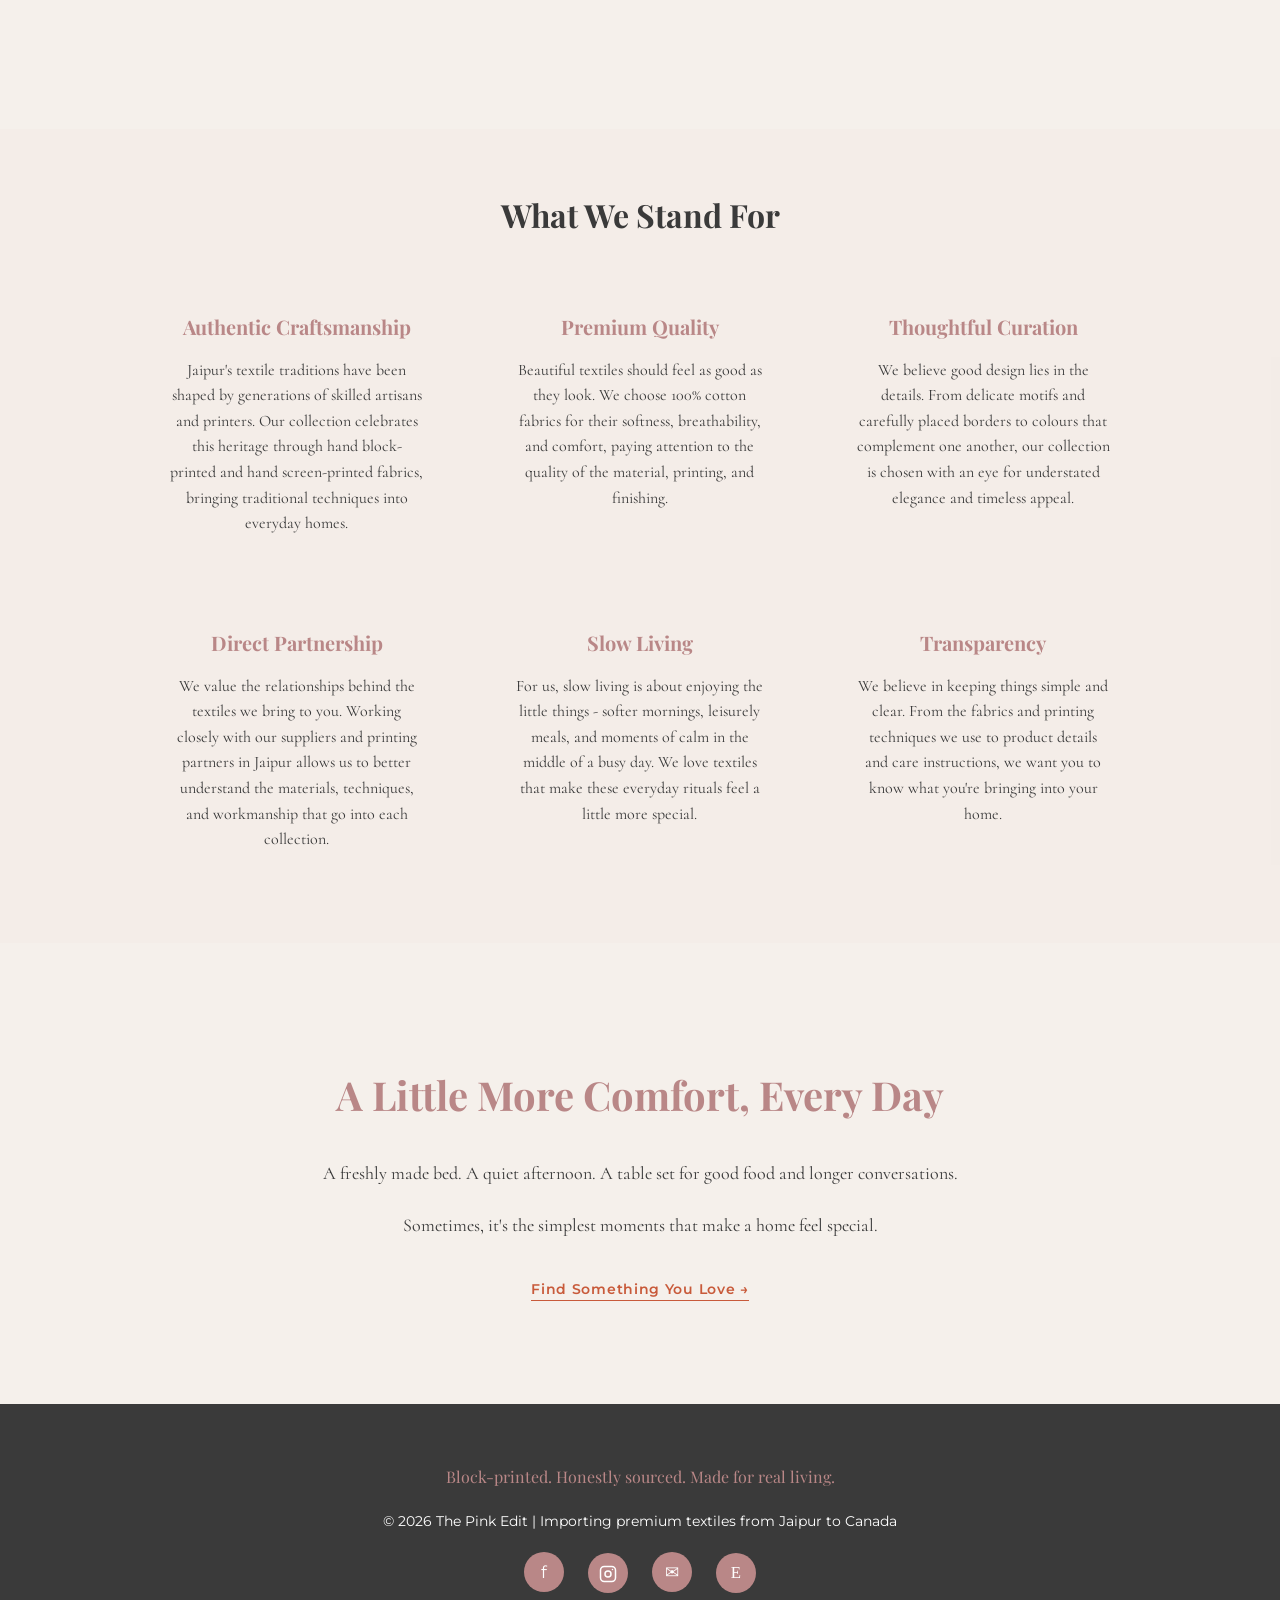
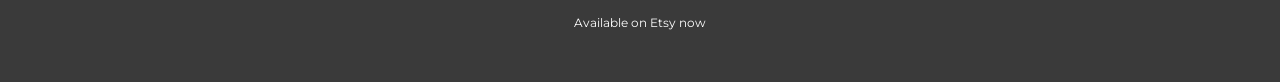
==== commit f6c61a1d: "Update index.html" ====
--- a/index.html
+++ b/index.html
@@ -107,7 +107,7 @@
         <section class="story-section craft-section">
             <h2>A Craft Carried Through Generations</h2>
             <p class="section-subtitle">Nearly five centuries of artistry, one print at a time.</p>
-            <p>In Jaipur and the neighbouring towns of Sanganer and Bagru, the art of hand block printing has flourished for centuries, with skills and knowledge passed down through generations of artisans.</p>
+            <p>In Jaipur(The Pink City) and the neighbouring towns of Sanganer and Bagru, the art of hand block printing has flourished for centuries, with skills and knowledge passed down through generations of artisans.</p>
             <p>Traditionally, the process begins with skilled woodcarvers shaping intricate floral motifs, delicate borders, and repeating patterns into blocks of seasoned wood. Each block is dipped in colour and pressed onto fabric by hand, gradually bringing a design to life, one impression at a time.</p>
             <p>Over the years, Jaipur's textile industry has evolved, embracing techniques such as hand screen printing alongside traditional block printing. Both continue to play an important role in the region's rich textile heritage.</p>
             <p>At The Pink Edit, we celebrate these traditions through a carefully curated collection that brings together beautiful prints, soft cotton fabrics, and designs that feel at home in contemporary spaces.</p>
